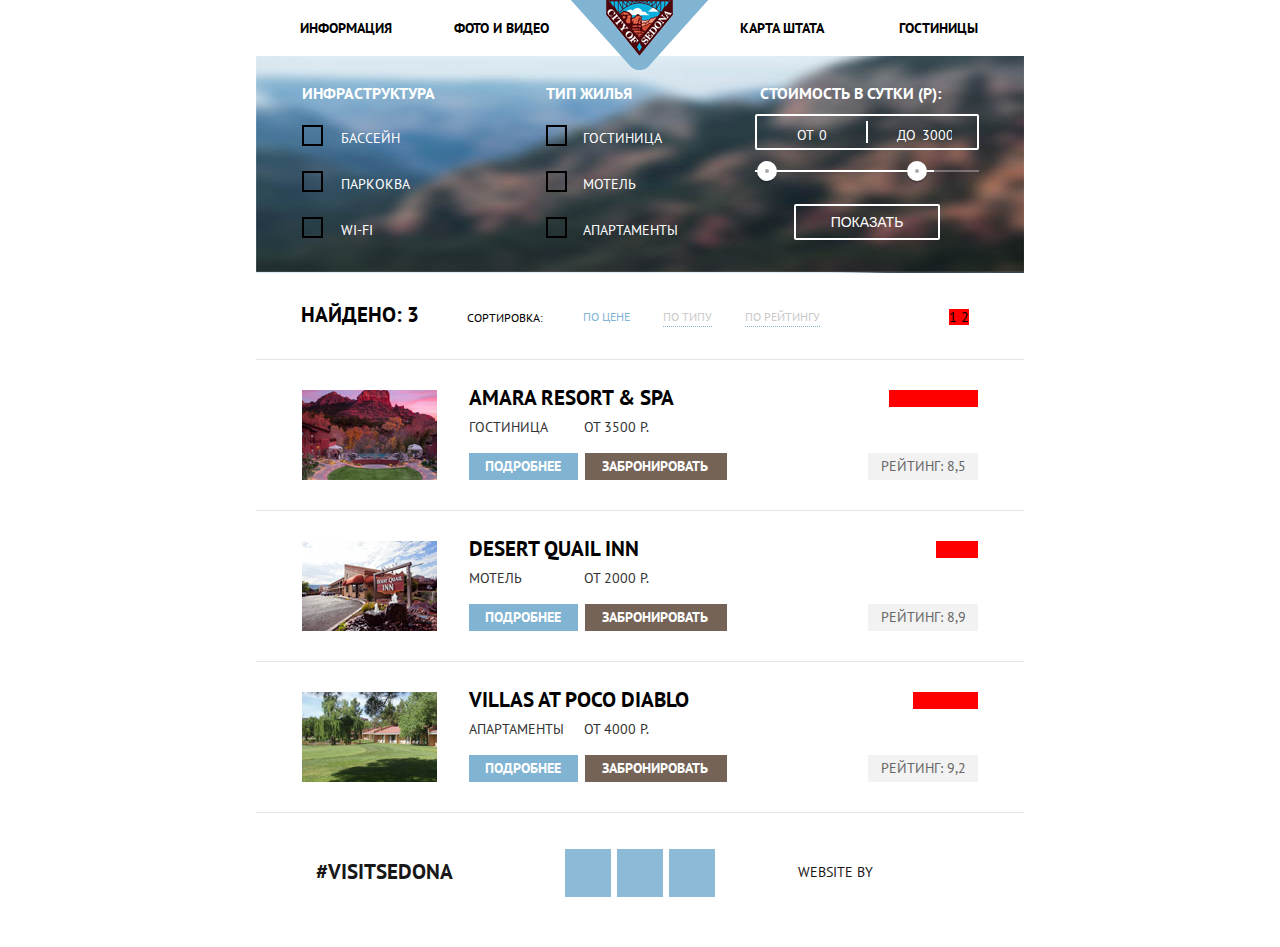
==== catalog.html @ 0129d9da "Немного позиционирования" ====
<!DOCTYPE html>
<html lang="ru">
  <head>
    <meta charset="utf-8">
    <title>Седона</title>
    <link href="css/normalize.css" rel="stylesheet">
    <link href="css/style.css" rel="stylesheet">
    <link href="https://fonts.googleapis.com/css?family=PT+Sans:400,700&amp;subset=cyrillic" rel="stylesheet" type="text/css">
  </head>
                          <!--Хедер-->
  <body>
    <header class="main-header">
            <nav class="main-navigation">
              <ul class="navigation">
                <li class="paragraph">
                  <a href="#">Информация</a>
                </li>
                <li class="paragraph">
                  <a href="#">Фото и видео</a>
                </li>
                <li class="paragraph">
                  <a href="#">Карта штата</a>
                </li>
                <li class="paragraph">
                  <a href="#">Гостиницы</a>
                </li>
              </ul>
              <div class="main-logo">
                <a href="index.html"><img src="img/sedona-logo.png" alt="City-of-Sedona" width="138" height="70"></a>
              </div>
            </nav> 
    </header>  
                          <!--Поиск отелей-->
  <main class="hotels-container">
    <div class="search-hotels">
      <form class="search-hotels-form" action="search-result.html" method="get">
        <fieldset class="infrastructure">
          <legend class="legend-title">инфраструктура</legend>
            <p class="option">
              <input type="checkbox" id="pool" checked>
              <span class="checkbox-indicator"></span>
              <label class="check" for="pool">Бассейн</label>
            </p>
            <p class="option">
              <input type="checkbox" id="parking">
              <span class="checkbox-indicator"></span>
              <label class="check" for="parking">Паркоква</label>
            </p>
            <p class="option">
              <input type="checkbox" id="wi-fi">
              <span class="checkbox-indicator"></span>
              <label class="check" for="wi-fi">Wi-Fi</label>
            </p>
        </fieldset>

        <fieldset class="housing-type">
          <legend class="legend-title">тип жилья</legend>
            <p class="option">
              <input type="checkbox" id="hotel" checked>
              <span class="checkbox-indicator"></span>
              <label class="check" for="hotel">Гостиница</label>
            </p>
            <p class="option">
              <input type="checkbox" id="motel" checked>
              <span class="checkbox-indicator"></span>
              <label class="check" for="motel">Мотель</label>
            </p>
            <p class="option">
              <input type="checkbox" id="apartments" checked>
              <span class="checkbox-indicator"></span>
              <label class="check" for="apartments">Апартаменты</label>
            </p>
        </fieldset>

        <div class="filter-range">
          <div class="filter-range-title">Стоимость в сутки (р):</div>
          <div class="price-controls">
            <label class="min-price">от <input type="text" name="min-price" value="0"></label>
            <label class="max-price">до <input type="text" name="max-price" value="3000"></label>
          </div>
          <div class="range-controls">
            <div class="scale">
              <div class="bar"></div>
            </div>
          <div class="range-toggle range-toggle-min"></div>
          <div class="range-toggle range-toggle-max"></div>
          </div>
          <button class="btn-transparent" type="submit">Показать</button>
        </div>
      </form>
    </div>
                        <!--Сортировка отелей-->

    <div class="sorting">
        <span class="found">Найдено: 3</span>
        <ul class="sort">
              <li class="sort-title">Сортировка:</li> 
              <li class="sort-item active"><a class="sort-button active">По цене</a></li>
              <li class="sort-item"><a class="sort-button">По типу</a></li>
              <li class="sort-item"><a class="sort-button">По рейтингу</a></li>
        </ul>
        <div class="buttons">
              <span class="triangle-up">1</span>
              <span class="triangle-down">2</span>
        </div>
    </div>
                        <!--Найденные отели-->
    <section class="search-results">
        <div class="hotel-description">
          <div class="hotel-intro">
            <div class="hotel-picture">
              <img src="img/amara.jpg" alt="amara" width="135" height="90">
            </div>
            <div class="hotel-info">
              <a class="hotel-name" href="#">AMARA RESORT & SPA</a><br>
                <div class="hotel-top">
                  <span class="hotel-type">Гостиница</span>
                  <span class="hotel-price">От 3500 р.</span>
                </div>
                <div class="hotel-bottom">
                  <a class="more" href="#">Подробнее</a>
                  <a class="reserve" href="#">Забронировать</a>
                </div>
            </div>
            <div class="rating">
              <div class="stars">
                <span class="star4"></span>
                <span class="rating-count">Рейтинг: 8,5</span>
              </div>
            </div>
        </div>      
      </div>

      <div class="hotel-description">
        <div class="hotel-intro">
          <div class="hotel-picture">
            <img src="img/desert.jpg" alt="amara" width="135" height="90">
          </div>
          <div class="hotel-info">
            <a class="hotel-name" href="#">Desert Quail Inn</a><br>
              <div class="hotel-top">
                <span class="hotel-type">Мотель</span>
                <span class="hotel-price">От 2000 р.</span>
              </div>
              <div class="hotel-bottom">
                <a class="more" href="#">Подробнее</a>
                <a class="reserve" href="#">Забронировать</a>
              </div>
          </div>
          <div class="rating">
            <div class="stars">
              <span class="star2"></span>
              <span class="rating-count">Рейтинг: 8,9</span>
            </div>  
          </div>
        </div>
      </div>

      <div class="hotel-description">
        <div class="hotel-intro">
          <div class="hotel-picture">
            <img src="img/villas.jpg" alt="amara" width="135" height="90">
          </div>
          <div class="hotel-info">
            <a class="hotel-name" href="#">Villas at Poco Diablo</a><br>
              <div class="hotel-top">
                <span class="hotel-type">аПАРТАМЕНТЫ</span>
                <span class="hotel-price">От 4000 р.</span>
              </div>
              <div class="hotel-bottom">
                <a class="more" href="#">Подробнее</a>
                <a class="reserve" href="#">Забронировать</a>
              </div>
            </div>
          <div class="rating">
            <div class="stars">
              <span class="star3"></span>
              <span class="rating-count">Рейтинг: 9,2</span>
            </div>
          </div>
        </div>
      </div>  
    </section>

  </main>
                        <!--Подвальчик =)-->
   <footer class="main-footer" id="information">
      <div class="footer-content">
        <div class="hashtag">
          <a class="" href="#"><b>#visitSEDONA</b></a>
        </div>
        <div class="social">
            <a class="social-btn social-btn-tw" href="#"></a>
            <a class="social-btn social-btn-fb" href="#"></a>
            <a class="social-btn social-btn-yt" href="#"></a> 
        </div>
        <div class="designer">
          <span class="copyright">WEBSITE by</span>
          <a class="hta-icon" href="https://htmlacademy.ru/"></a>
        </div>
      </div>
    </footer>

  </body>
</html>
---- css/style.css ----
body {
	width: 768px;
	font-size : 14px;  
	font-family: "Pt Sans";
	font-style: normal;
	font-weight: normal;
	text-transform: uppercase;
	margin: 0 auto;
	padding: 0;
	position: relative;
}
							/* ХЕДЕР!! ЛОГОТИП ТОЖЕ ТУТ!! */ 


.main-navigation {
	width: 680px;
	margin: 0 auto; 
	position: relative;
}
.navigation {
	list-style: none;
	margin: 0;
  	padding: 0;
  	font-size: 0
}

.navigation a{
	text-decoration: none;
	display: block;
	width: 154px;
	color: #000000;
}  
.navigation a:hover {
	color: #81b3d2;
}
.navigation a:active {
	color: #b2b2b2;
}

.paragraph {
	padding: 15px 0px;
	display: inline-block;
  	vertical-align: top;
  	font-size: 14px;
	line-height: 26px;
	font-weight: bold;
	height: 26px;
}

.navigation li:nth-child(2) {
	margin-right: 62px;
}

.navigation li:nth-child(3),
.navigation li:nth-child(4) {
	text-align: right;
}

.main-logo {
	position: absolute;
	top: 0px;
	left:50%;
	transform: translate(-50%);
}

.main-logo a {
	font-size: 0px;
	line-height: 0px;
}


					/* СЛОГАН! И БЛА БЛА БЛА!! */



h1 {
	font-size: 21px;
	line-height: 26px;
	font-family: inherit;
	font-weight: bold;
}

.town {
	margin-top: 52px;
	text-align: center;
	min-height: 156px;
}
.town-title {
	display: block;
	margin-bottom: 34px;
	vertical-align: top;
}

.town-reasons {
	display: block;

	color: #333333;
	font-size: 14px;
	line-height: 26px;

}
           				 /* БЛОКИ ПРИЧИН!! БОЛЬШИЕ ТАКИЕ!! С КАРТИНКАМИ КОТОРЫЕ!!!! */
.main-reason {
	color: #ffffff;
	display: flex;
	height: 256px;
}

.reason {
	background-color: #81b3d2;
	width: 256px;
	height: 256px;
	text-align: center;
}

.reason-picture1 {
	background-color: #81b3d2;
	height: 256px;
	width: 512px;
	background-image: url(../img/reason-1.jpg);
}
.reason-picture2 {
	background-color: #81b3d2;
	height: 256px;
	width: 512px;
	background-image: url(../img/reason-2.jpg);
}
.reason-title {
	padding: 0px 50px;
	display: block;
	font-size: 21px;
	line-height: 21px;
	padding-top: 47px;
	font-weight: bold;
	margin-bottom: 25px;

}

.reason-title-text {
	display: block;
	font-weight: inherit;
	line-height: 21px;
	width: 180px;
	margin: 0 auto;

}

.reason-title-number {
	display: block;
	font-weight: normal;
	line-height: 21px;
	width: 180px;
	margin: 0 auto;
	margin-bottom: 20px;
}




						/* БЛОК ПРИЕМУЩЕСТВА!!! НИШТЯЧКИ!! ЭТО КОТОРЫЕ ЕДА ТАМ НУ И ВСЕ ТАКОЕ!!! */  


.features {
	  	font-size: 0
}

.feature-box {
	display: inline-block;
	max-width: 256px;
	height: 330px;
}

.feature-name {
	padding-top: 160px;
	text-align: center;
	display: block;
	font-size: 21px;
	line-height: 21px;
	font-weight: bold;
	vertical-align: top;
}

.feature-text {
	padding: 10px 45px 0px;
	text-align: center;
	display: block;
	font-size: 14px;
	line-height: 21px;
	color: #333333;
	vertical-align: top;
}

.features div:nth-child(2) .feature-text {
	padding: 10px 49px 0px;
}

						/* БЛОК ПРИЧИН 3 - 5 !!! */

.reason3-5 {
	display: inline-block;
	width: 256px;
	height: 256px;
}


.other-reasons {
	background-color: #eeeeee;
	font-size: 0px;
}

.other-reason-name {
	display: block;
	font-size: 21px;
	line-height: 21px;
	font-weight: bold;
	text-align: center;
	padding: 45px 50px 25px;
	vertical-align: top;
}

.other-reason-number,
.other-reason-text {
	font-weight: normal;
	display: block;
	text-align: center;
	font-size: 14px;
	line-height: 21px;
	color: #333333;
}
.other-reason-number {
	margin-bottom: 20px;
}

.other-reason-text {
	padding: 0px 50px 0px;
	margin-top: 0px;
}	

.other-reasons div:nth-child(2) .other-reason-text {
	padding: 0px 60px 0px;
}

 						/* БЛОК ЗАИНТЕРЕСОВАЛИСЬ */


.interest. {
	height: 290px;
}
.interest-head {
	margin-top: 55px;
	display: block;
	font-size: 30px;
	line-height: 24px;
	font-weight: bold;
	text-align: center;
}

.interest-text {
	display: block;
	font-size: 14px;
	line-height: 24px;
	color: #333333;
	text-align: center;
	margin-bottom: 48px;
	margin-top: 30px;
}

										/* БЛОК ПОИСКА ГОСТИНИЦЫ!!!! */
.holels-search {
	width: 568px;
	height: 86px;
	margin: 0 auto;
	background: #766357;
	text-align: center;
	cursor: pointer;
}

h2 {
	padding-top: 30px;
	font-weight: bold;
	display: block;
	font-size: 21px;
	line-height: 26px;
	font-weight: bold;
	color: #ffffff;

}
h2:hover {
	cursor: pointer;
}

.map {
	height: 593px;
	width: 768px;
}
.search-date {
	height: 473px;
	position: relative;
	font-size: 21px;
	line-height: 26px;
	font-weight: bold;
}

.search-window {
	position: absolute;
	top: 0px;
	left: 100px;
	height: 395px; 
	width: 568px;
	background-color: #ffffff;
	font-size: 14px;
	line-height: 26px;
	font-weight: bold;
}

.search-window-hidden {
  display: none;
  animation: close;
}
.search-window-show {
 	display: block;
	animation: bounce 0.8s;
}

@keyframes bounce {
  0%   {
    transform: translateY(-200px);
    opacity: 0.2;
 }
  70%  {
    transform: translateY(20px);
    opacity: 0.5;
  }
  90%  {
    transform: translateY(-15px);
    opacity: 0.8;
  }
  100% {
    transform: translateY(0);
  }
}

.date-in {
	position: relative;
	margin-top: 55px;
	margin-bottom: 29px;
	margin-left: 56px;
}

.calendar-icon-in {
  content: "";
  position: absolute;
  top: 8px;
  right: 64px;

  width: 21px;
  height: 22px;

  background: #ff0000 url("../img/sprite.png") no-repeat;
}

.date-out {
	position: relative;
	margin-left: 53px;
	margin-bottom: 31px;
}

.calendar-icon-out {
  content: "";
  position: absolute;
  top: 8px;
  right: 64px;

  width: 21px;
  height: 22px;

  background: #ff0000 url("../img/sprite.png") no-repeat;
}

.adults-children {
	position: relative;
	width: 568px;
}
.adults {
	display: inline-block;
	margin-left: 55px;
	margin-right: 47px;
}

.adults-plus {
	content: "";
	position: absolute;
	left: 243px;
	width: 38px;
	cursor: pointer;
	text-align: center;
	padding-top: 5px;
	color: #a9a9a9;
	font-size: 24px;
}

.adults-plus:hover {
	color: #000000;
	cursor: pointer;
}
.adults-plus:active {
	color: #81b3d2;
	cursor: pointer;

}
.adults-minus {
	content: "";
	position: absolute;
	left: 167px;
	top: 4px;
	width: 38px;
	cursor: pointer;
	text-align: center;
	padding-top: 0px;
	color: #a9a9a9;
	font-size: 24px;
}

.adults-minus:hover {
	color: #000000;
	cursor: pointer;
}
.adults-minus:active {
	color: #81b3d2;
	cursor: pointer;

}

.children {
	display: inline-block;
}

.children-plus {
	content: "";
	position: absolute;
	right: 54px;
	width: 38px;
	cursor: pointer;
	text-align: center;
	padding-top: 5px;
	color: #a9a9a9;
	font-size: 24px;
}

.children-plus:hover {
	color: #000000;
	cursor: pointer;
}
.children-plus:active {
	color: #81b3d2;
	cursor: pointer;

}
.children-minus {
	content: "";
	position: absolute;
	right: 129px;
	top: 4px;
	width: 38px;
	cursor: pointer;
	text-align: center;
	padding-top: 0px;
	color: #a9a9a9;
	font-size: 24px;
}

.children-minus:hover {
	color: #000000;
	cursor: pointer;
}
.children-minus:active {
	color: #81b3d2;
	cursor: pointer;

}
.adults input,
.children input {
	padding-left: 35px;
	padding-right: 35px;
	width: 44px;
}

.adults label {
	margin-right: 39px;
}
.children label {
	margin-right: 26px;

}

.date-in label,
.date-out label {
	display: inline-block;
	vertical-align: top;
	margin-right: 20px;
	margin-top: 7px;
}


.search-window input {
	height: 35px;
	border: 0px;
	background-color: #f2f2f2;
	text-indent: 15px;
	font-weight: bold;
}
.find-button {
	color: #ffffff;
	display: inline-block;
	width: 464px;
	height: 58px;
	margin-left: 55px;
	margin-top: 54px;
	border: 0px;
    vertical-align: top;
    text-align: center;
    background-color: #81b3d2;
    cursor: pointer;
}

.find-button:hover {
	background-color: #669ec0;
	cursor: pointer;
}
.find-button:active {
	background-color: #669ec0;
	color: #94b9d2;
}

.search-window input:hover {
	background-color: #ebebeb;
}



.search-window input:focus {
	background-color: #ffffff;
	outline: 2px solid #e5e5e5;
}

.date-in input,
.date-out input {
	width: 346px;

}

.find {
	font-size: 21px;
	line-height: 26px;
	font-weight: bold;
	text-transform: uppercase;
}






						/* ПОДВАЛЬЧИК РОДИМЫЙ!! */

.main-footer {
	margin-bottom: 50px;
	background-color: #ffffff;
	opacity: 90%;
	font-size: 0px;
	vertical-align: top;
}

.hashtag {
	display: inline-block;
	font-size: 21px;
	width: 256px;
	margin-top: 47px;
	text-align: center;
	vertical-align: top;
}

.hashtag a {
	text-decoration: none;
	color: #000000;
}
.hashtag a:hover {
	color: #81b3d2;
}

.social {
	display: inline-block;
	width: 256px;
	vertical-align: top;

}
.social-btn { 
	display: inline-block;
	height: 48px;
	width: 46px;
	background-color: #81b3d2;
	margin: 36px 6px 0px 0px;

}
.social-btn-tw {
	margin-left: 53px;
}

.designer {
	display: inline-block;
	width: 256px;
	font-size: 14px;
	line-height: 26px;
	vertical-align: top;
}
.copyright {
	display: inline-block;
	vertical-align: top;
	font-size: 14px;
	line-height: 26px;
	margin-top: 46px;
	margin-left: 30px;

}
/*
.hta-icon {
	display: inline-block;
	vertical-align: top;
	margin-top: 41px;
	margin-left: 5px;
}
*/ 

 				/* SEDONA HOTELS */ 

body .catalog {

} 				

.hotels-container {

}
				/* ФОРМА ПОИСКА ОТЕЛЕЙ*/

.search-hotels {
	background-image: url(../img/holes-background.jpg);
	background-size: 768px 216px;
	max-height: 217px;
	overflow: hidden;
	color: #ffffff;
	font-size: 14px;
	line-height: 21px;
	font-weight: normal;
}
fieldset {
	border: none;
}

.legend-title {
	font-size: 16px;
	line-height: 21px;
	font-weight: bold;
	margin-bottom: 24px;
}

.infrastructure {
	display: inline-block;
	margin: 27px 100px 0px 0px;
	padding: 0px 0px 0px 46px;
	width: 140px;
	height: 217px;
	vertical-align: top;
}

.check {
	position: relative;
	display: inline-block;	
	vertical-align: top;
	margin-bottom: 25px;
	margin-left: 37px;
	font-size: 14px;
	line-height: 21px;
	font-weight: normal;
	cursor: pointer;
}

.infrastructure .check {
	margin-left: 39px;
}


.option {
	position: relative;
	margin: 0;
}

.option input[type="checkbox"] {
  display: none;
}

.option input[type="checkbox"] + .checkbox-indicator {
  position: absolute;
  top: -3px;
  left: 0;

  width: 17px;
  height: 17px;

  border: 2px solid #000000;
}

.housing-type {
	display: inline-block;
	margin: 27px 0px 0px 0px;
	padding: 0px;
	width: 140px;
	height: 217px;
	vertical-align: top;
}

.filter-range {
	display: inline-block;
	width: 224px;
	margin-top: 27px;
	margin-left: 65px;

	color: #ffffff;
	text-transform: uppercase;
}

.filter-range-title {
	font-size: 16px;
	line-height: 21px;
	font-weight: bold;
	padding-left: 5px;
	padding-bottom: 10px;
}
.price-controls {
	position: relative;
  	height: 32px;
  	margin-bottom: 20px;

 	 font-size: 0;

 	border: 2px solid #ffffff;
  	border-radius: 2px;
}

.price-controls::after {
  content: "";
  position: absolute;
  top: 50%;
  left: 50%;

  width: 2px;
  height: 22px;

  background: #ffffff;
  transform: translate(-50%, -50%);
}

.price-controls label {
 	display: inline-block;

 	font-size: 14px;
 	line-height: 38px;
 	vertical-align: top;

	cursor: pointer;
}

.price-controls .min-price,
.price-controls .max-price {
  width: 60px;
  padding-left: 40px;
}

.price-controls input {
  width: 30px;
  height: 22px;
  margin: 0;

  color: inherit;
  font: inherit;

  background: none;
  border: none;
}

.range-controls {
  position: relative;

  margin-bottom: 32px;
}

.range-controls .scale {
  height: 2px;

  background: rgba(255, 255, 255, 0.3);
}

.range-controls .bar {
  width: 80%;
  height: 2px;

  background: #ffffff;
}

.range-toggle {
	position: absolute;
  	top: -9px;
  	width: 4px;
  	height: 4px;

  	background: #ababab;
  	border: 8px solid #ffffff;
  	border-radius: 50%;
  	box-shadow: 0 2px 1px 0 rgba(0, 1, 1, 0.2);
  	cursor: pointer;
}

.range-toggle:hover {
  background: #1c4f80;
}

.range-toggle-min {
  left: 1%;
}

.range-toggle-max {
  left: 68%;
}

.btn-transparent {
  display: block;
  margin: 0 auto;
  padding: 6px 35px;

  font-size: 14px;
  line-height: 20px;
  color: #ffffff;
  text-transform: uppercase;

  background: transparent;
  border: 2px solid #ffffff;
  border-radius: 2px;
  cursor: pointer;
}

.btn-transparent:hover {
  color: #000000;

  background: #ffffff;
}

				/* СОРТИРОВКА НАЙДЕННЫХ ОТЕЛЕЙ */
.found {
	display: inline-block;
	margin-left: 45px;
	margin-right: 44px;
	margin-top: 29px;
	font-size: 21px;
	line-height: 26px;
	font-weight: bold;

}

.sorting { 
	height: 86px;
}
.sort {
	list-style: none;
	display: inline-block;
	font-size: 12px;
	line-height: 18px;
	font-weight: normal;
	margin: 35px 0px 0px 0px;
	padding: 0;
	vertical-align: top;
}

.sort-title {
	display: inline-block;
	margin-right: 37px;
	vertical-align: middle;

}
.sort-item {
	display: inline-block;
	color: #cacaca;
	margin-right: 30px;
	vertical-align: top;
	border-bottom: 1px dotted #81b3d2;

}
.sort-item:last-child {
	margin-right: 125px;
}

.active {
	border-bottom: none;
	color: #81b3d2;
}

.buttons {
	display: inline-block;
	background-color: #ff0000;
}

				/* РЕЗУЛЬТАТЫ ОТЕЛЕЙ */

.search-results {
	border-top: 1px solid #e5e5e5; 
}

.hotel-description {
	display: inline-block;
	border-bottom: 1px solid #e5e5e5;
	width: 768px;
}

.hotel-intro {
	width: 676px;
	height: 90px;
	margin: 30px auto;
	margin-left: 46px;
}

.hotel-picture {
	display: inline-block;
	vertical-align: top;
	height: 90px;
}

.hotel-info {
	display: inline-block;
	margin-left: 28px;
	width: 270px;
}

.hotel-name {
	display: inline-block;
	margin-top: -3px;
	margin-bottom: 3px;
	text-decoration: none;
	font-size: 21px;
	line-height: 21px;
	font-weight: bold;
	color: #000000;
}

.hotel-top {
	display: inline-block;
	vertical-align: top;
	margin: 0;
	padding: 0px;
	padding-top: 6px;
	padding-bottom: 15px;
	font-size: 14px;
	line-height: 21px;
	color: #333333;
}

.hotel-type {
	display: inline-block;
	width: 111px;
}

.more {
	display: inline-block;
	text-decoration: none;
	width: 93px;
	padding-left: 16px; 
	padding-top: 5px;
	margin-right: 3px;
	height: 22px;
	font-weight: bold;
	background-color: #81b3d2;
	color: #ffffff;

}
.reserve {
	display: inline-block;
	text-decoration: none;
	width: 125px;
	padding-left: 17px; 
	padding-top: 5px;
	height: 22px;
	font-weight: bold;
	background-color: #766357;
	color: #ffffff; 

}

.hotel-bottom {
	display: inline-block;
	vertical-align: top;
}

.rating {
	position: relative;
	display: inline-block;
	vertical-align: top;
	height: 90px;
	margin-left: 125px;
	padding: 0px;
}

.rating-count {
	display: inline-block;
	height: 22px;
	width: 110px;
	background-color: #f2f2f2;
	text-align: center;
	margin-top: 63px;
	padding-top: 5px;
	color: #666666;
}

.star4 {
  content: "";
  position: absolute;
  right: 0px;
  width: 89px;
  height: 17px;

  background-color: #ff0000;

}
.star2 {
  content: "";
  position: absolute;
  right: 0px;
  width: 42px;
  height: 17px;

  background-color: #ff0000;

}
.star3 {
  content: "";
  position: absolute;
  right: 0px;
  width: 65px;
  height: 17px;

  background-color: #ff0000;

}
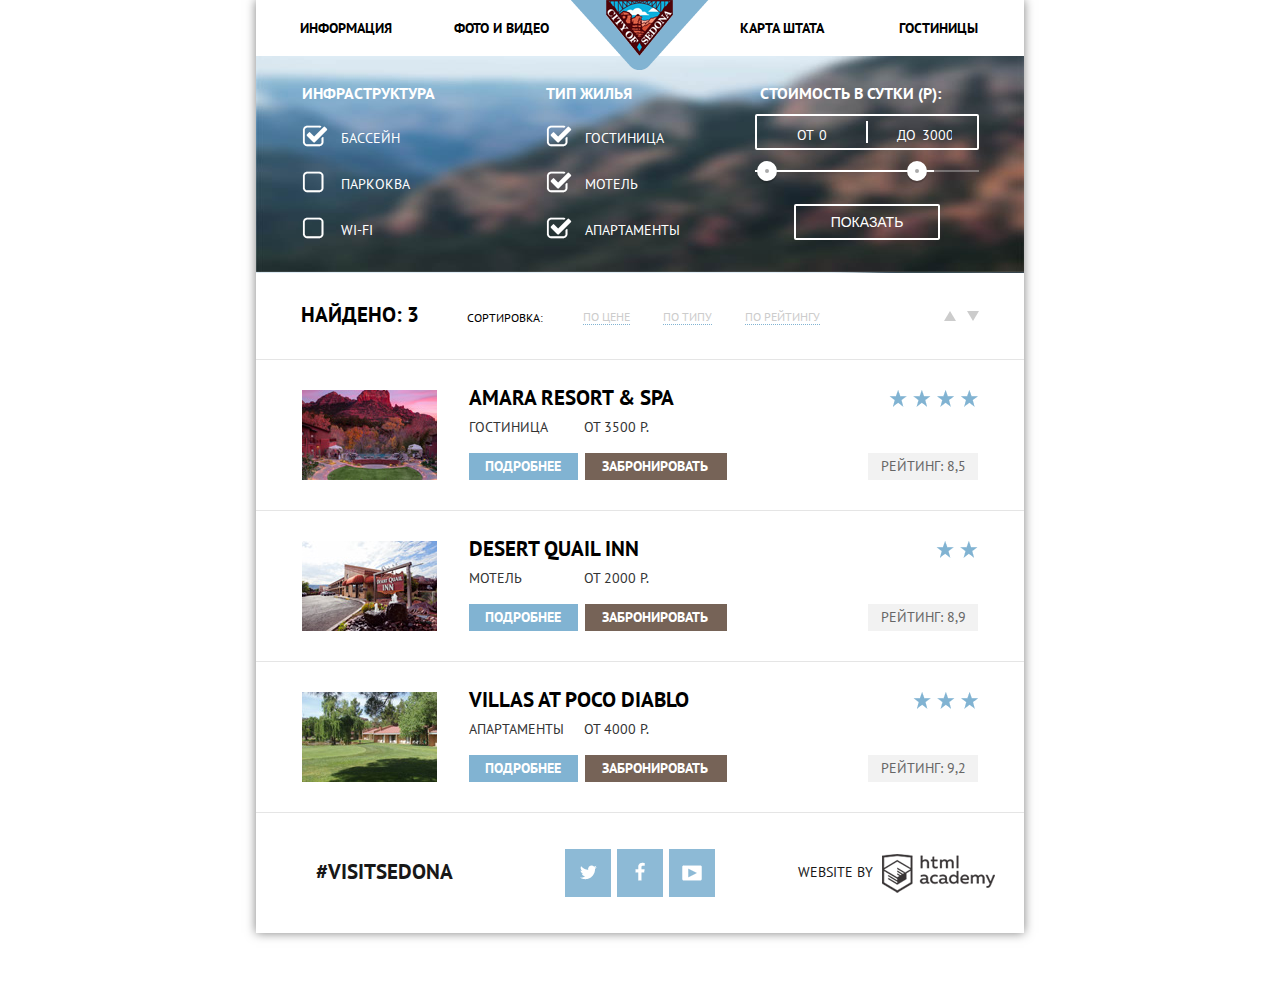
==== commit 26bfec2a: "Практически готово" ====
--- a/catalog.html
+++ b/catalog.html
@@ -95,13 +95,13 @@
         <span class="found">Найдено: 3</span>
         <ul class="sort">
               <li class="sort-title">Сортировка:</li> 
-              <li class="sort-item active"><a class="sort-button active">По цене</a></li>
-              <li class="sort-item"><a class="sort-button">По типу</a></li>
-              <li class="sort-item"><a class="sort-button">По рейтингу</a></li>
+              <li class="sort-item"><a class="sort-button" href="#">По цене</a></li>
+              <li class="sort-item"><a class="sort-button" href="#">По типу</a></li>
+              <li class="sort-item"><a class="sort-button" href="#">По рейтингу</a></li>
         </ul>
-        <div class="buttons">
-              <span class="triangle-up">1</span>
-              <span class="triangle-down">2</span>
+        <div class="arrows">
+              <a class="arrow-up" href="#"></a>
+              <a class="arrow-down" href="#"></a>
         </div>
     </div>
                         <!--Найденные отели-->
--- a/css/style.css
+++ b/css/style.css
@@ -9,6 +9,7 @@
 	margin: 0 auto;
 	padding: 0;
 	position: relative;
+	box-shadow: 0 0 10px rgba(0,0,0,0.5);
 }
 							/* ХЕДЕР!! ЛОГОТИП ТОЖЕ ТУТ!! */ 
 
@@ -171,7 +172,10 @@
 	height: 330px;
 }
 
-.feature-name {
+.feature-name1,
+.feature-name2,
+.feature-name3 {
+	position: relative;
 	padding-top: 160px;
 	text-align: center;
 	display: block;
@@ -180,6 +184,38 @@
 	font-weight: bold;
 	vertical-align: top;
 }
+.feature-name1::before {
+	content: "";
+  	position: absolute;
+  	top: 60px;
+  	left: 90px;
+  	background: transparent url(../img/spritesheet.png) no-repeat;
+    width: 75px;
+    height: 72px;
+    background-position: -10px -370px;
+
+}
+.feature-name2::before {
+	content: "";
+  	position: absolute;
+  	top: 60px;
+  	left: 90px;
+  	background: transparent url(../img/spritesheet.png) no-repeat;
+    width: 75px;
+    height: 72px;
+    background-position: -10px -462px;
+}
+.feature-name3::before {
+	content: "";
+  	position: absolute;
+  	top: 56px;
+  	left: 96px;
+  	background: transparent url(../img/spritesheet.png) no-repeat;
+    width: 75px;
+    height: 78px;
+    background-position: -10px -552px;
+}
+
 
 .feature-text {
 	padding: 10px 45px 0px;
@@ -357,7 +393,16 @@
   width: 21px;
   height: 22px;
 
-  background: #ff0000 url("../img/sprite.png") no-repeat;
+  background: transparent url("../img/spritesheet.png") no-repeat;
+  background-position: -10px -121px;
+}
+.calendar-icon-in:hover {
+	background: transparent url("../img/spritesheet.png") no-repeat;
+  	background-position: -10px -205px;
+}
+.calendar-icon-in:active {
+	background: transparent url("../img/spritesheet.png") no-repeat;
+  	background-position: -10px -163px;
 }
 
 .date-out {
@@ -375,7 +420,16 @@
   width: 21px;
   height: 22px;
 
-  background: #ff0000 url("../img/sprite.png") no-repeat;
+  background: transparent url("../img/spritesheet.png") no-repeat;
+   background-position: -10px -121px;
+}
+.calendar-icon-out:hover {
+	background: transparent url("../img/spritesheet.png") no-repeat;
+  	background-position: -10px -205px;
+}
+.calendar-icon-out:active {
+	background: transparent url("../img/spritesheet.png") no-repeat;
+  	background-position: -10px -163px;
 }
 
 .adults-children {
@@ -571,7 +625,9 @@
 	font-size: 0px;
 	vertical-align: top;
 }
-
+.footer-content {
+	height: 120px;
+}
 .hashtag {
 	display: inline-block;
 	font-size: 21px;
@@ -591,6 +647,7 @@
 
 .social {
 	display: inline-block;
+	position: relative;
 	width: 256px;
 	vertical-align: top;
 
@@ -603,8 +660,44 @@
 	margin: 36px 6px 0px 0px;
 
 }
+.social-btn:hover {
+	background-color: #669ec0;
+}
+.social-btn:active {
+	background-color: #5496bd;
+}
 .social-btn-tw {
-	margin-left: 53px;
+		margin-left: 53px;
+}
+.social-btn-tw::after {
+	content: "";
+	position: absolute;
+	top: 52px;
+	left: 68px;
+	background: transparent url("../img/spritesheet.png") no-repeat;
+	width: 17px;
+    height: 15px;
+    background-position: -10px -909px;
+}
+.social-btn-fb::after {
+	content: "";
+	position: absolute;
+	top: 49px;
+	left: 123px;
+	background: transparent url("../img/spritesheet.png") no-repeat;
+	width: 10px;
+    height: 19px;
+    background-position: -10px -331px;
+}
+.social-btn-yt::after {
+	content: "";
+	position: absolute;
+	top: 52px;
+	left: 170px;
+	background: transparent url("../img/spritesheet.png") no-repeat;
+	width: 20px;
+    height: 16px;
+    background-position: -10px -944px;
 }
 
 .designer {
@@ -623,16 +716,32 @@
 	margin-left: 30px;
 
 }
-/*
+
 .hta-icon {
 	display: inline-block;
 	vertical-align: top;
 	margin-top: 41px;
 	margin-left: 5px;
-}
-*/ 
-
+	background: transparent url("../img/spritesheet.png") no-repeat;
+	width: 113px;
+    height: 39px;
+    background-position: -10px -648px;
+}
+.hta-icon:hover {
+	background: transparent url("../img/spritesheet.png") no-repeat;
+	width: 113px;
+    height: 39px;
+    background-position: -10px -766px;
+}
+.hta-icon:active {
+	background: transparent url("../img/spritesheet.png") no-repeat;
+	width: 113px;
+    height: 39px;
+    background-position: -10px -708px;
+}
  				/* SEDONA HOTELS */ 
+
+
 
 body .catalog {
 
@@ -676,9 +785,12 @@
 .check {
 	position: relative;
 	display: inline-block;	
+	width: 81px;
+	text-align: left;
 	vertical-align: top;
 	margin-bottom: 25px;
-	margin-left: 37px;
+	padding-left: 39px;
+	/*margin-left: 37px;*/
 	font-size: 14px;
 	line-height: 21px;
 	font-weight: normal;
@@ -686,7 +798,7 @@
 }
 
 .infrastructure .check {
-	margin-left: 39px;
+	/*margin-left: 39px;*/
 }
 
 
@@ -700,15 +812,25 @@
 }
 
 .option input[type="checkbox"] + .checkbox-indicator {
-  position: absolute;
-  top: -3px;
-  left: 0;
-
-  width: 17px;
-  height: 17px;
-
-  border: 2px solid #000000;
-}
+ 	position: absolute;
+ 	top: -3px;
+ 	left: 0;
+  	background: transparent url("../img/spritesheet.png") no-repeat;
+    width: 22px;
+    height: 22px;
+    background-position: -10px -825px;
+}
+
+.option input[type="checkbox"]:checked + .checkbox-indicator {
+ 	position: absolute;
+ 	top: -3px;
+ 	left: 0;
+  	background: transparent url("../img/spritesheet.png") no-repeat;
+    width: 26px;
+    height: 22px;
+    background-position: -10px -289px;
+}
+
 
 .housing-type {
 	display: inline-block;
@@ -891,22 +1013,81 @@
 	color: #cacaca;
 	margin-right: 30px;
 	vertical-align: top;
-	border-bottom: 1px dotted #81b3d2;
+	
 
 }
 .sort-item:last-child {
 	margin-right: 125px;
 }
+
+.sort-button {
+	border-bottom: 1px dotted #81b3d2;
+	cursor: pointer;
+	text-decoration: none;
+	color: #cccccc;
+}
+
+.sort-button:hover   {
+	border-bottom: 1px dotted #81b3d2;
+	color: #81b3d2;
+}
+
+
+.sort-button:focus   {
+	color: #81b3d2;
+	border: none;
+}
+
 
 .active {
 	border-bottom: none;
 	color: #81b3d2;
 }
 
-.buttons {
-	display: inline-block;
-	background-color: #ff0000;
-}
+.arrows {
+	display: inline-block;
+	position: relative;
+}
+.arrow-up {
+	content: ''; 
+    position: absolute;
+    cursor: pointer;
+	left: -5px; 
+	bottom: 1px; 
+    border: 6px solid transparent; 
+    border-bottom: 10px solid #cccccc; 
+}
+.arrow-up:hover {
+	border-bottom: 10px solid #000000; 
+}
+.arrow-up:active   {
+	border-bottom: 10px solid #81b3d2; 
+}
+.arrow-up:focus   {
+	border-bottom: 10px solid #81b3d2; 
+} 
+
+.arrow-down	 {
+	content: ''; 
+    position: absolute;
+    cursor: pointer;
+	left: 18px; 
+	top: -11px; 
+    border: 6px solid transparent;
+    border-top: 10px solid #cccccc; 
+}
+.arrow-down:hover {
+	border-top: 10px solid #000000; 
+}
+.arrow-down:active   {
+	border-top: 10px solid #81b3d2; 
+}
+.arrow-down:focus   {
+	border-top: 10px solid #81b3d2; 
+} 
+
+
+
 
 				/* РЕЗУЛЬТАТЫ ОТЕЛЕЙ */
 
@@ -941,6 +1122,7 @@
 
 .hotel-name {
 	display: inline-block;
+	cursor: pointer;
 	margin-top: -3px;
 	margin-bottom: 3px;
 	text-decoration: none;
@@ -948,6 +1130,12 @@
 	line-height: 21px;
 	font-weight: bold;
 	color: #000000;
+}
+.hotel-name:hover {
+	color: #81b3d2;
+}
+.hotel-name:active {
+	color: #cacaca;
 }
 
 .hotel-top {
@@ -980,6 +1168,15 @@
 	color: #ffffff;
 
 }
+.more:hover {
+	background-color: #669ec0;
+
+}
+.more:active {
+	background-color: #5496bd;
+	color: #94b9d2;
+
+}
 .reserve {
 	display: inline-block;
 	text-decoration: none;
@@ -992,6 +1189,14 @@
 	color: #ffffff; 
 
 }
+.reserve:hover {
+	background-color: #604e43;
+
+}
+.reserve:active {
+	background-color: #604e43;
+	color: #94b9d2;
+}
 
 .hotel-bottom {
 	display: inline-block;
@@ -1019,14 +1224,14 @@
 }
 
 .star4 {
-  content: "";
-  position: absolute;
-  right: 0px;
-  width: 89px;
-  height: 17px;
-
-  background-color: #ff0000;
-
+	content: "";
+	position: absolute;
+	right: 0px;
+	width: 89px;
+	height: 17px;
+	
+	background: transparent url("../img/spritesheet.png") no-repeat;
+	background-position: -10px -84px;
 }
 .star2 {
   content: "";
@@ -1035,7 +1240,8 @@
   width: 42px;
   height: 17px;
 
-  background-color: #ff0000;
+  background: transparent url("../img/spritesheet.png") no-repeat;
+	background-position: -10px -10px;
 
 }
 .star3 {
@@ -1045,6 +1251,7 @@
   width: 65px;
   height: 17px;
 
-  background-color: #ff0000;
+  background: transparent url("../img/spritesheet.png") no-repeat;
+	background-position: -10px -47px;
 
 }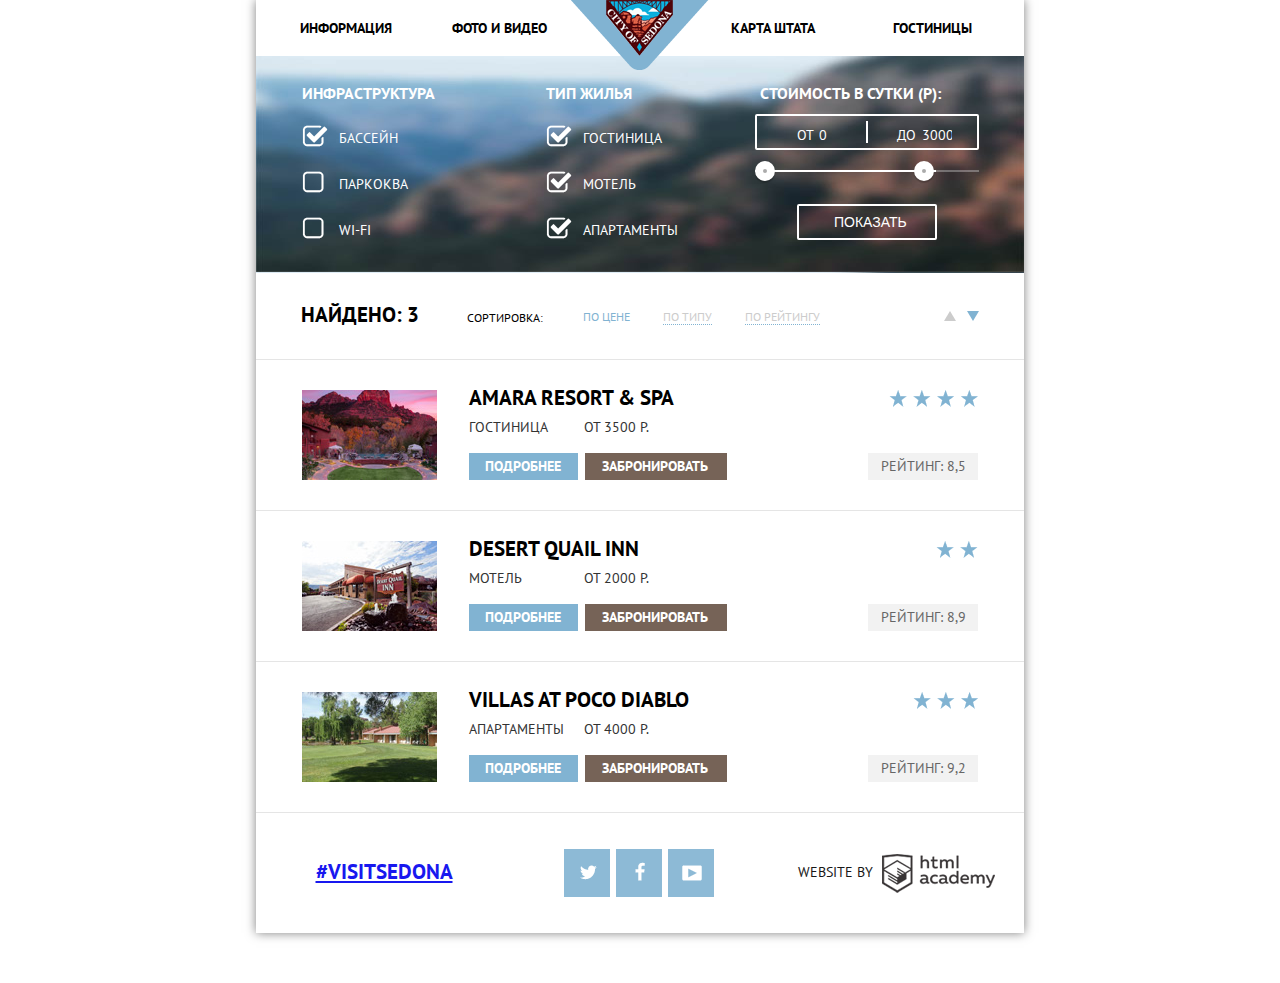
==== commit 8df6ed16: "Финал" ====
--- a/catalog.html
+++ b/catalog.html
@@ -95,19 +95,18 @@
         <span class="found">Найдено: 3</span>
         <ul class="sort">
               <li class="sort-title">Сортировка:</li> 
-              <li class="sort-item"><a class="sort-button" href="#">По цене</a></li>
+              <li class="sort-item"><a class="sort-button sort-button-active" href="#">По цене</a></li>
               <li class="sort-item"><a class="sort-button" href="#">По типу</a></li>
               <li class="sort-item"><a class="sort-button" href="#">По рейтингу</a></li>
         </ul>
         <div class="arrows">
               <a class="arrow-up" href="#"></a>
-              <a class="arrow-down" href="#"></a>
+              <a class="arrow-down arrow-down-active" href="#"></a>
         </div>
     </div>
                         <!--Найденные отели-->
     <section class="search-results">
         <div class="hotel-description">
-          <div class="hotel-intro">
             <div class="hotel-picture">
               <img src="img/amara.jpg" alt="amara" width="135" height="90">
             </div>
@@ -128,11 +127,9 @@
                 <span class="rating-count">Рейтинг: 8,5</span>
               </div>
             </div>
-        </div>      
       </div>
 
       <div class="hotel-description">
-        <div class="hotel-intro">
           <div class="hotel-picture">
             <img src="img/desert.jpg" alt="amara" width="135" height="90">
           </div>
@@ -153,11 +150,9 @@
               <span class="rating-count">Рейтинг: 8,9</span>
             </div>  
           </div>
-        </div>
       </div>
 
       <div class="hotel-description">
-        <div class="hotel-intro">
           <div class="hotel-picture">
             <img src="img/villas.jpg" alt="amara" width="135" height="90">
           </div>
@@ -177,7 +172,6 @@
               <span class="star3"></span>
               <span class="rating-count">Рейтинг: 9,2</span>
             </div>
-          </div>
         </div>
       </div>  
     </section>
--- a/css/style.css
+++ b/css/style.css
@@ -2,7 +2,7 @@
 body {
 	width: 768px;
 	font-size : 14px;  
-	font-family: "Pt Sans";
+	font-family: "Pt Sans", "Arial", sans-serif;
 	font-style: normal;
 	font-weight: normal;
 	text-transform: uppercase;
@@ -29,7 +29,7 @@
 .navigation a{
 	text-decoration: none;
 	display: block;
-	width: 154px;
+
 	color: #000000;
 }  
 .navigation a:hover {
@@ -48,10 +48,18 @@
 	font-weight: bold;
 	height: 26px;
 }
-
+.navigation li:nth-child(1) {
+	margin-right: 60px;
+}
 .navigation li:nth-child(2) {
-	margin-right: 62px;
-}
+	margin-right: 184px;
+}
+.navigation li:nth-child(3) {
+	margin-right: 78px;
+}
+
+
+
 
 .navigation li:nth-child(3),
 .navigation li:nth-child(4) {
@@ -63,6 +71,7 @@
 	top: 0px;
 	left:50%;
 	transform: translate(-50%);
+	z-index: 1;
 }
 
 .main-logo a {
@@ -81,6 +90,13 @@
 	font-family: inherit;
 	font-weight: bold;
 }
+.big-image {
+	position: relative;
+}
+.intro-image-bottom {
+	position: absolute;
+	bottom: 1px;
+}
 
 .town {
 	margin-top: 52px;
@@ -89,13 +105,13 @@
 }
 .town-title {
 	display: block;
-	margin-bottom: 34px;
+	margin-bottom: 30px;
 	vertical-align: top;
 }
 
 .town-reasons {
 	display: block;
-
+margin: 0;
 	color: #333333;
 	font-size: 14px;
 	line-height: 26px;
@@ -172,9 +188,7 @@
 	height: 330px;
 }
 
-.feature-name1,
-.feature-name2,
-.feature-name3 {
+.feature-name {
 	position: relative;
 	padding-top: 160px;
 	text-align: center;
@@ -184,7 +198,7 @@
 	font-weight: bold;
 	vertical-align: top;
 }
-.feature-name1::before {
+.feature-name::before {
 	content: "";
   	position: absolute;
   	top: 60px;
@@ -195,27 +209,13 @@
     background-position: -10px -370px;
 
 }
-.feature-name2::before {
-	content: "";
-  	position: absolute;
-  	top: 60px;
-  	left: 90px;
-  	background: transparent url(../img/spritesheet.png) no-repeat;
-    width: 75px;
-    height: 72px;
-    background-position: -10px -462px;
-}
-.feature-name3::before {
-	content: "";
-  	position: absolute;
-  	top: 56px;
-  	left: 96px;
-  	background: transparent url(../img/spritesheet.png) no-repeat;
-    width: 75px;
-    height: 78px;
-    background-position: -10px -552px;
-}
-
+.feature-name-food::before {
+	background-position: -10px -462px;
+}
+.feature-name-gift::before {
+	height: 77px;
+	background-position: -10px -552px;
+}
 
 .feature-text {
 	padding: 10px 45px 0px;
@@ -233,7 +233,7 @@
 
 						/* БЛОК ПРИЧИН 3 - 5 !!! */
 
-.reason3-5 {
+.other-reasons-block {
 	display: inline-block;
 	width: 256px;
 	height: 256px;
@@ -277,11 +277,9 @@
 	padding: 0px 60px 0px;
 }
 
- 						/* БЛОК ЗАИНТЕРЕСОВАЛИСЬ */
-
-
-.interest. {
-	height: 290px;
+						/* БЛОК ЗАИНТЕРЕСОВАЛИСЬ */
+.interest {
+	height: 235px;
 }
 .interest-head {
 	margin-top: 55px;
@@ -303,15 +301,6 @@
 }
 
 										/* БЛОК ПОИСКА ГОСТИНИЦЫ!!!! */
-.holels-search {
-	width: 568px;
-	height: 86px;
-	margin: 0 auto;
-	background: #766357;
-	text-align: center;
-	cursor: pointer;
-}
-
 h2 {
 	padding-top: 30px;
 	font-weight: bold;
@@ -320,6 +309,12 @@
 	line-height: 26px;
 	font-weight: bold;
 	color: #ffffff;
+	width: 568px;
+	height: 56px;
+	margin: 0 auto;
+	background: #766357;
+	text-align: center;
+	cursor: pointer;
 
 }
 h2:hover {
@@ -348,15 +343,12 @@
 	font-size: 14px;
 	line-height: 26px;
 	font-weight: bold;
+	animation: bounce 0.8s;
 }
 
 .search-window-hidden {
   display: none;
-  animation: close;
-}
-.search-window-show {
- 	display: block;
-	animation: bounce 0.8s;
+
 }
 
 @keyframes bounce {
@@ -377,6 +369,10 @@
   }
 }
 
+iframe {
+	background-image: url(../img/map.jpg);
+}
+
 .date-in {
 	position: relative;
 	margin-top: 55px;
@@ -570,12 +566,16 @@
 	width: 464px;
 	height: 58px;
 	margin-left: 55px;
-	margin-top: 54px;
+	margin-top: 58px;
 	border: 0px;
     vertical-align: top;
     text-align: center;
     background-color: #81b3d2;
     cursor: pointer;
+    font-size: 21px;
+	line-height: 26px;
+	font-weight: bold;
+	text-transform: uppercase;
 }
 
 .find-button:hover {
@@ -604,12 +604,6 @@
 
 }
 
-.find {
-	font-size: 21px;
-	line-height: 26px;
-	font-weight: bold;
-	text-transform: uppercase;
-}
 
 
 
@@ -620,33 +614,38 @@
 
 .main-footer {
 	margin-bottom: 50px;
-	background-color: #ffffff;
+	background-color: rgba(255, 255, 255, 0.9);
 	opacity: 90%;
 	font-size: 0px;
 	vertical-align: top;
-}
-.footer-content {
 	height: 120px;
 }
+.index-footer {
+	position: absolute;
+	bottom: -170px;
+	box-shadow: 0 2px 10px 0 rgba(0,0,0,0.5);
+}
+
 .hashtag {
 	display: inline-block;
+	color: #000000;
+	text-decoration: none;
 	font-size: 21px;
 	width: 256px;
 	margin-top: 47px;
-	text-align: center;
-	vertical-align: top;
-}
-
-.hashtag a {
-	text-decoration: none;
-	color: #000000;
-}
-.hashtag a:hover {
+	font-weight: bold;
+	text-align: center;
+	vertical-align: top;
+}
+
+
+.hashtag:hover {
 	color: #81b3d2;
 }
 
 .social {
 	display: inline-block;
+	opacity: 1;
 	position: relative;
 	width: 256px;
 	vertical-align: top;
@@ -656,7 +655,7 @@
 	display: inline-block;
 	height: 48px;
 	width: 46px;
-	background-color: #81b3d2;
+	background-color: rgba(129, 179, 210, 1);
 	margin: 36px 6px 0px 0px;
 
 }
@@ -667,7 +666,7 @@
 	background-color: #5496bd;
 }
 .social-btn-tw {
-		margin-left: 53px;
+		margin-left: 52px;
 }
 .social-btn-tw::after {
 	content: "";
@@ -737,7 +736,7 @@
 	background: transparent url("../img/spritesheet.png") no-repeat;
 	width: 113px;
     height: 39px;
-    background-position: -10px -708px;
+    background-position: -10px -707px;
 }
  				/* SEDONA HOTELS */ 
 
@@ -789,8 +788,7 @@
 	text-align: left;
 	vertical-align: top;
 	margin-bottom: 25px;
-	padding-left: 39px;
-	/*margin-left: 37px;*/
+	padding-left: 37px;
 	font-size: 14px;
 	line-height: 21px;
 	font-weight: normal;
@@ -798,7 +796,7 @@
 }
 
 .infrastructure .check {
-	/*margin-left: 39px;*/
+
 }
 
 
@@ -827,8 +825,18 @@
  	left: 0;
   	background: transparent url("../img/spritesheet.png") no-repeat;
     width: 26px;
-    height: 22px;
+    height: 24px;
     background-position: -10px -289px;
+}
+
+option input[type="checkbox"]:disabled + .checkbox-indicator {
+ 	position: absolute;
+ 	top: -3px;
+ 	left: 0;
+  	background: transparent url("../img/spritesheet.png") no-repeat;
+    width: 26px;
+    height: 24px;
+    background-position: -10px -247px;
 }
 
 
@@ -923,7 +931,7 @@
 }
 
 .range-controls .bar {
-  width: 80%;
+  width: 81%;
   height: 2px;
 
   background: #ffffff;
@@ -946,16 +954,14 @@
   background: #1c4f80;
 }
 
-.range-toggle-min {
-  left: 1%;
-}
 
 .range-toggle-max {
-  left: 68%;
+  left: 71%;
 }
 
 .btn-transparent {
   display: block;
+  width: 140px;
   margin: 0 auto;
   padding: 6px 35px;
 
@@ -1039,7 +1045,7 @@
 }
 
 
-.active {
+.sort-button-active {
 	border-bottom: none;
 	color: #81b3d2;
 }
@@ -1086,6 +1092,10 @@
 	border-top: 10px solid #81b3d2; 
 } 
 
+.arrow-down-active {
+	border-top: 10px solid #81b3d2;
+}
+
 
 
 
@@ -1099,14 +1109,11 @@
 	display: inline-block;
 	border-bottom: 1px solid #e5e5e5;
 	width: 768px;
-}
-
-.hotel-intro {
-	width: 676px;
-	height: 90px;
-	margin: 30px auto;
-	margin-left: 46px;
-}
+	padding: 30px 0px 30px 46px;
+	box-sizing: border-box;
+}
+
+
 
 .hotel-picture {
 	display: inline-block;
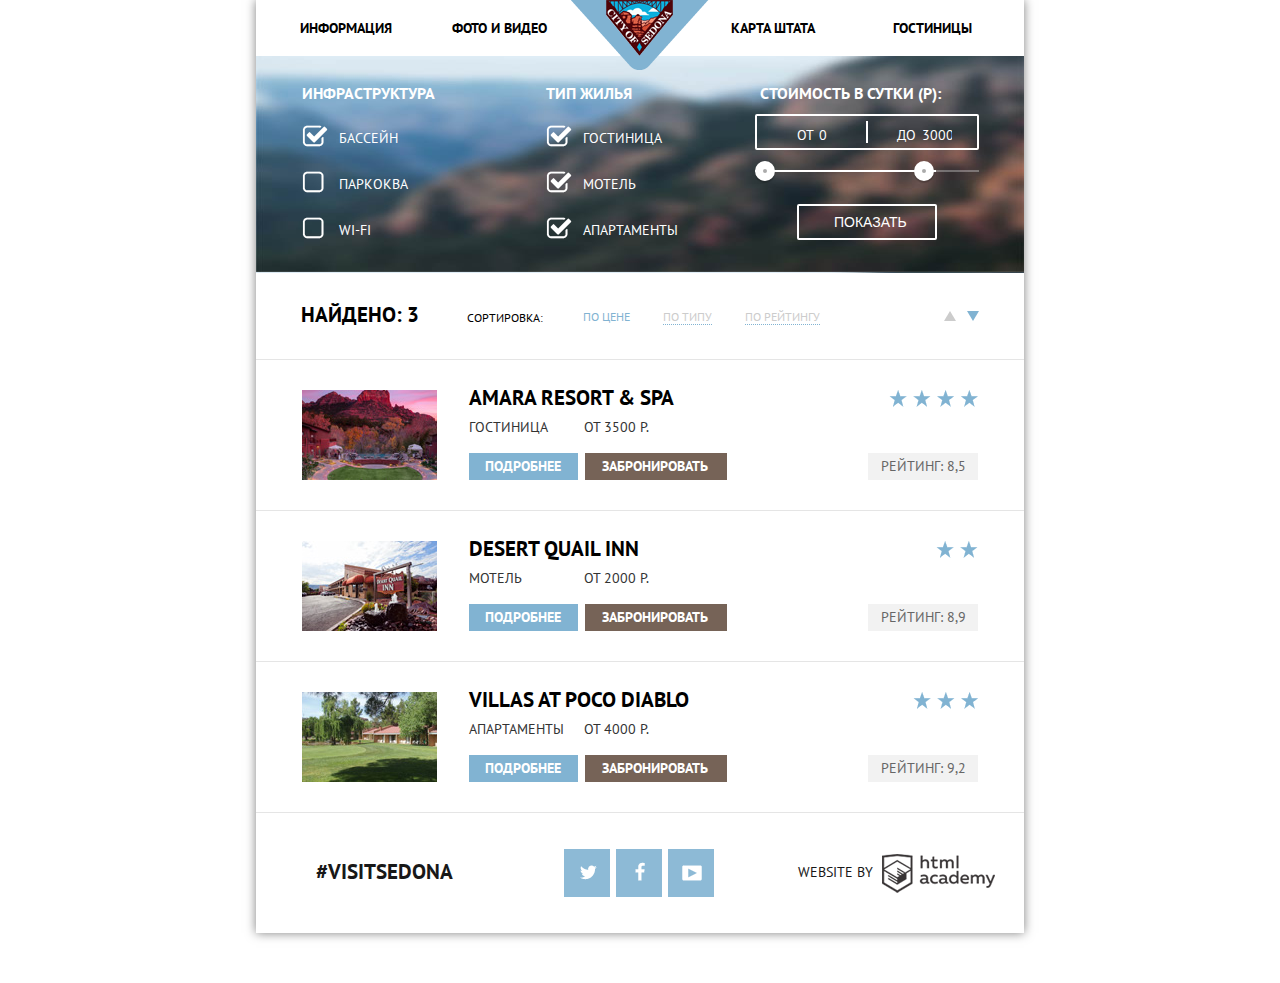
==== commit abb0f6e9: "Финалка косяки" ====
--- a/catalog.html
+++ b/catalog.html
@@ -178,11 +178,8 @@
 
   </main>
                         <!--Подвальчик =)-->
-   <footer class="main-footer" id="information">
-      <div class="footer-content">
-        <div class="hashtag">
-          <a class="" href="#"><b>#visitSEDONA</b></a>
-        </div>
+    <footer class="main-footer" id="information">
+      <a class="hashtag" href="#">#visitSEDONA</a>
         <div class="social">
             <a class="social-btn social-btn-tw" href="#"></a>
             <a class="social-btn social-btn-fb" href="#"></a>
@@ -190,9 +187,8 @@
         </div>
         <div class="designer">
           <span class="copyright">WEBSITE by</span>
-          <a class="hta-icon" href="https://htmlacademy.ru/"></a>
+          <a class="hta-icon" href="https://htmlacademy.ru/"></a> 
         </div>
-      </div>
     </footer>
 
   </body>
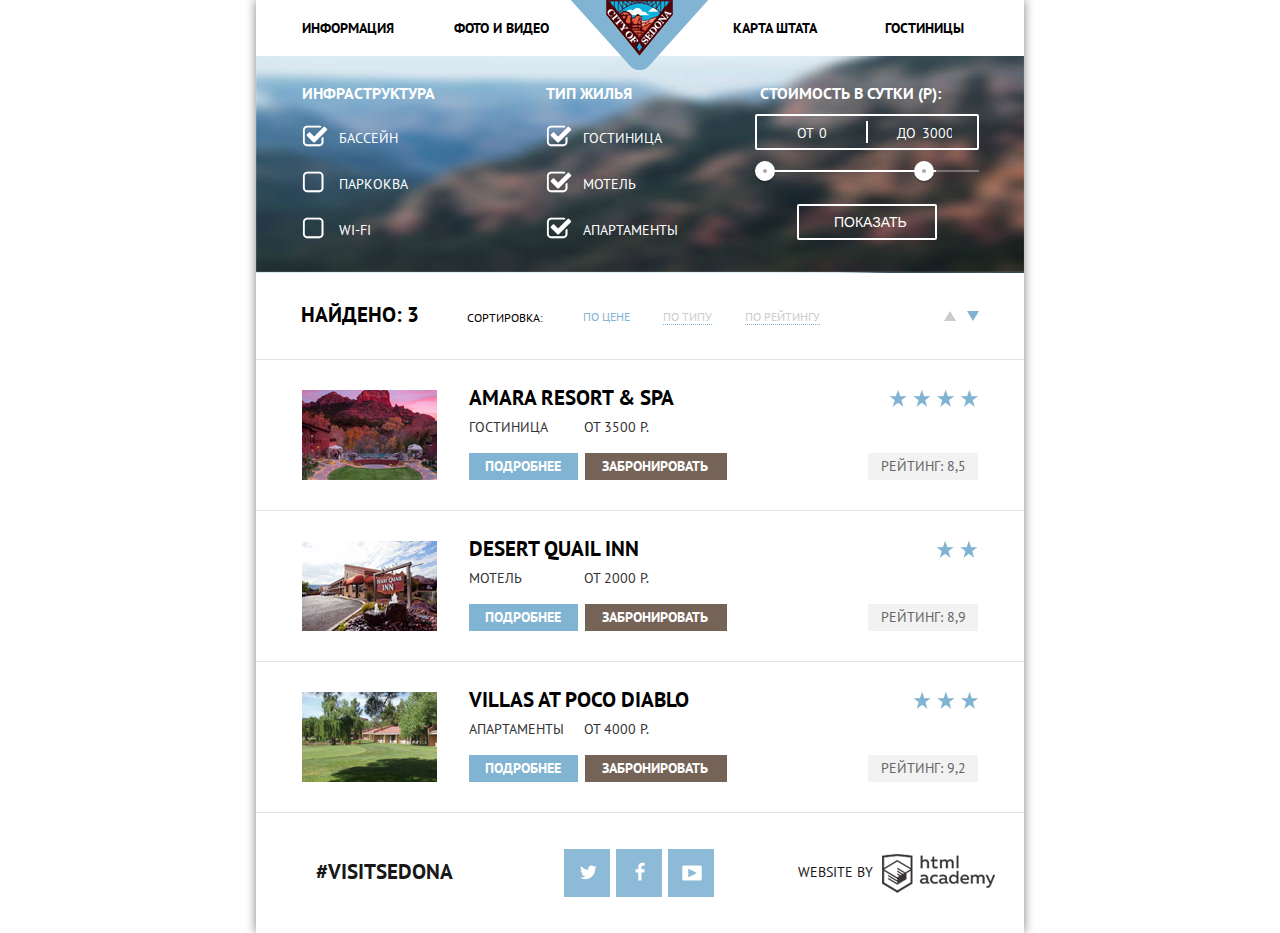
==== commit c8d97d96: "Финалка" ====
--- a/catalog.html
+++ b/catalog.html
@@ -3,9 +3,9 @@
   <head>
     <meta charset="utf-8">
     <title>Седона</title>
+    <link href="https://fonts.googleapis.com/css?family=PT+Sans:400,700&amp;subset=cyrillic" rel="stylesheet" type="text/css">
     <link href="css/normalize.css" rel="stylesheet">
-    <link href="css/style.css" rel="stylesheet">
-    <link href="https://fonts.googleapis.com/css?family=PT+Sans:400,700&amp;subset=cyrillic" rel="stylesheet" type="text/css">
+    <link href="css/style.min.css" rel="stylesheet">
   </head>
                           <!--Хедер-->
   <body>
--- a/css/style.min.css
+++ b/css/style.min.css
@@ -0,0 +1 @@
+.main-navigation,body{margin:0 auto;position:relative}h2,h2:hover{cursor:pointer}.hashtag,.hotel-name,.navigation a,.sort-button{text-decoration:none}.btn-transparent,.filter-range,.find-button,body{text-transform:uppercase}body{width:768px;font-size:14px;font-family:"Pt Sans",Arial,sans-serif;font-style:normal;font-weight:400;padding:0;box-shadow:0 0 10px rgba(0,0,0,.5)}.paragraph,.reason-title,h1{font-weight:700}.main-navigation{padding-left:46px}.navigation{list-style:none;margin:0;padding:0;font-size:0}.navigation a{display:block;color:#000}.navigation a:hover{color:#81b3d2}.navigation a:active{color:#b2b2b2}.paragraph{margin:15px 0;display:inline-block;vertical-align:top;font-size:14px;line-height:26px;height:26px;box-sizing:border-box}.navigation li:nth-child(1){margin-right:60px}.navigation li:nth-child(2){margin-right:184px}.navigation li:nth-child(3){margin-right:68px}.navigation li:nth-child(3),.navigation li:nth-child(4){text-align:right}.reason,.town{text-align:center}.main-logo{position:absolute;top:0;left:50%;transform:translate(-50%);z-index:1}.main-logo a{font-size:0;line-height:0}.town-reasons,h1{line-height:26px}h1{font-size:21px;font-family:inherit}.big-image{position:relative}.intro-image-bottom{position:absolute;bottom:1px}.town{margin-top:52px;min-height:156px}.town-title{display:block;margin-bottom:30px;vertical-align:top}.town-reasons{display:block;margin:0;color:#333;font-size:14px}.main-reason{color:#fff;display:flex;height:256px}.reason{background-color:#81b3d2;width:256px;height:256px}.reason-picture1,.reason-picture2{background-color:#81b3d2;height:256px;width:512px}.reason-picture1{background-image:url(../img/reason-1.jpg)}.reason-picture2{background-image:url(../img/reason-2.jpg)}.reason-title-number,.reason-title-text{display:block;line-height:21px;width:180px}.reason-title{padding:47px 50px 0;display:block;font-size:21px;line-height:21px;margin-bottom:25px}.reason-title-text{font-weight:inherit;margin:0 auto}.reason-title-number{font-weight:400;margin:0 auto 20px}.features{font-size:0}.feature-box{display:inline-block;max-width:256px;height:330px}.feature-name,.feature-text{display:block;text-align:center;line-height:21px;vertical-align:top}.feature-name{position:relative;padding-top:160px;font-size:21px;font-weight:700}.feature-name::before{content:"";position:absolute;top:60px;left:90px;background:url(../img/spritesheet.png) -10px -370px no-repeat;width:75px;height:72px}.feature-name-food::before{background-position:-10px -462px}.feature-name-gift::before{height:77px;background-position:-10px -552px}.feature-text{padding:10px 45px 0;font-size:14px;color:#333}.features div:nth-child(2) .feature-text{padding:10px 49px 0}.other-reasons-block{display:inline-block;width:256px;height:256px}.other-reasons{background-color:#eee;font-size:0}.other-reason-name{display:block;font-size:21px;line-height:21px;font-weight:700;text-align:center;padding:45px 50px 25px;vertical-align:top}.other-reason-number,.other-reason-text{font-weight:400;display:block;text-align:center;font-size:14px;line-height:21px;color:#333}.interest-head,.interest-text{line-height:24px;display:block;text-align:center}.other-reason-number{margin-bottom:20px}.other-reason-text{padding:0 50px;margin-top:0}.other-reasons div:nth-child(2) .other-reason-text{padding:0 60px}.interest{height:235px}.interest-head{margin-top:55px;font-size:30px;font-weight:700}.interest-text{font-size:14px;color:#333;margin-bottom:48px;margin-top:30px}.search-date,h2{font-size:21px;font-weight:700}.copyright,.designer,.find-button,.search-date,.search-window,h2{line-height:26px}h2{padding-top:30px;display:block;color:#fff;width:568px;height:56px;margin:0 auto;background:#766357;text-align:center}.map{height:593px;width:768px}.search-date{height:473px;position:relative}.search-window{position:absolute;top:0;left:100px;height:395px;width:568px;background-color:#fff;font-size:14px;font-weight:700;animation:bounce .8s}.calendar-icon-in,.calendar-icon-out{content:"";top:8px;right:64px;width:21px;height:22px}.search-window-hidden{display:none}@keyframes bounce{0%{transform:translateY(-200px);opacity:.2}70%{transform:translateY(20px);opacity:.5}90%{transform:translateY(-15px);opacity:.8}100%{transform:translateY(0)}}iframe{background-image:url(../img/map.jpg)}.date-in{position:relative;margin-top:55px;margin-bottom:29px;margin-left:56px}.calendar-icon-in{position:absolute;background:url(../img/spritesheet.png) -10px -121px no-repeat}.calendar-icon-in:hover{background:url(../img/spritesheet.png) -10px -205px no-repeat}.calendar-icon-in:active{background:url(../img/spritesheet.png) -10px -163px no-repeat}.date-out{position:relative;margin-left:53px;margin-bottom:31px}.adults,.find-button{display:inline-block;margin-left:55px}.calendar-icon-out{position:absolute;background:url(../img/spritesheet.png) -10px -121px no-repeat}.calendar-icon-out:hover{background:url(../img/spritesheet.png) -10px -205px no-repeat}.calendar-icon-out:active{background:url(../img/spritesheet.png) -10px -163px no-repeat}.adults-children{position:relative;width:568px}.adults-minus,.adults-plus,.children-minus,.children-plus{content:"";width:38px;font-size:24px;position:absolute;text-align:center;cursor:pointer}.adults{margin-right:47px}.adults-plus{left:243px;padding-top:5px;color:#a9a9a9}.adults-plus:hover{color:#000;cursor:pointer}.adults-plus:active{color:#81b3d2;cursor:pointer}.adults-minus{left:167px;top:4px;padding-top:0;color:#a9a9a9}.adults-minus:hover{color:#000;cursor:pointer}.adults-minus:active{color:#81b3d2;cursor:pointer}.children{display:inline-block}.children-plus{right:54px;padding-top:5px;color:#a9a9a9}.children-plus:hover{color:#000;cursor:pointer}.children-plus:active{color:#81b3d2;cursor:pointer}.children-minus{right:129px;top:4px;padding-top:0;color:#a9a9a9}.children-minus:hover{color:#000;cursor:pointer}.children-minus:active{color:#81b3d2;cursor:pointer}.adults input,.children input{padding-left:35px;padding-right:35px;width:44px}.adults label{margin-right:39px}.children label{margin-right:26px}.date-in label,.date-out label{display:inline-block;vertical-align:top;margin-right:20px;margin-top:7px}.search-window input{height:35px;border:0;background-color:#f2f2f2;text-indent:15px;font-weight:700}.find-button{color:#fff;width:464px;height:58px;margin-top:58px;border:0;vertical-align:top;text-align:center;background-color:#81b3d2;cursor:pointer;font-size:21px;font-weight:700}.find-button:hover{background-color:#669ec0;cursor:pointer}.find-button:active{background-color:#669ec0;color:#94b9d2}.search-window input:hover{background-color:#ebebeb}.search-window input:focus{background-color:#fff;outline:#e5e5e5 solid 2px}.date-in input,.date-out input{width:346px}.hashtag,.social{width:256px;display:inline-block;vertical-align:top}.main-footer{background-color:rgba(255,255,255,.9);opacity:90%;font-size:0;vertical-align:top;height:120px}.index-footer{position:absolute;box-shadow:0 2px 10px 0 rgba(0,0,0,.5)}.hashtag{color:#000;font-size:21px;margin-top:47px;font-weight:700;text-align:center}.hashtag:hover{color:#81b3d2}.social{opacity:1;position:relative}.social-btn-fb::after,.social-btn-tw::after,.social-btn-yt::after{position:absolute;content:""}.social-btn{display:inline-block;height:48px;width:46px;background-color:rgba(129,179,210,1);margin:36px 6px 0 0}.social-btn:hover{background-color:#669ec0}.social-btn:active{background-color:#5496bd}.social-btn-tw{margin-left:52px}.social-btn-tw::after{top:52px;left:68px;background:url(../img/spritesheet.png) -10px -909px no-repeat;width:17px;height:15px}.social-btn-fb::after{top:49px;left:123px;background:url(../img/spritesheet.png) -10px -331px no-repeat;width:10px;height:19px}.social-btn-yt::after{top:52px;left:170px;background:url(../img/spritesheet.png) -10px -944px no-repeat;width:20px;height:16px}.check,.option{position:relative}.designer{display:inline-block;width:256px;font-size:14px;vertical-align:top}.hta-icon,.hta-icon:active,.hta-icon:hover{width:113px;height:39px}.copyright{display:inline-block;vertical-align:top;font-size:14px;margin-top:46px;margin-left:30px}.hta-icon{display:inline-block;vertical-align:top;margin-top:41px;margin-left:5px;background:url(../img/spritesheet.png) -10px -648px no-repeat}.hta-icon:hover{background:url(../img/spritesheet.png) -10px -766px no-repeat}.hta-icon:active{background:url(../img/spritesheet.png) -10px -707px no-repeat}.search-hotels{background-image:url(../img/holes-background.jpg);background-size:768px 216px;max-height:217px;overflow:hidden;color:#fff;font-size:14px;line-height:21px;font-weight:400}fieldset{border:none}.legend-title{font-size:16px;line-height:21px;font-weight:700;margin-bottom:24px}.infrastructure{display:inline-block;margin:27px 100px 0 0;padding:0 0 0 46px;width:140px;height:217px;vertical-align:top}.check{display:inline-block;width:81px;text-align:left;vertical-align:top;margin-bottom:25px;padding-left:37px;font-size:14px;line-height:21px;font-weight:400;cursor:pointer}.option{margin:0}.option input[type=checkbox]{display:none}.option input[type=checkbox]+.checkbox-indicator{position:absolute;top:-3px;left:0;background:url(../img/spritesheet.png) -10px -825px no-repeat;width:22px;height:22px}.option input[type=checkbox]:checked+.checkbox-indicator{position:absolute;top:-3px;left:0;background:url(../img/spritesheet.png) -10px -289px no-repeat;width:26px;height:24px}option input[type=checkbox]:disabled+.checkbox-indicator{position:absolute;top:-3px;left:0;background:url(../img/spritesheet.png) -10px -247px no-repeat;width:26px;height:24px}.housing-type{display:inline-block;margin:27px 0 0;padding:0;width:140px;height:217px;vertical-align:top}.filter-range{display:inline-block;width:224px;margin-top:27px;margin-left:65px;color:#fff}.filter-range-title{font-size:16px;line-height:21px;font-weight:700;padding-left:5px;padding-bottom:10px}.price-controls{position:relative;height:32px;margin-bottom:20px;font-size:0;border:2px solid #fff;border-radius:2px}.price-controls::after{content:"";position:absolute;top:50%;left:50%;width:2px;height:22px;background:#fff;transform:translate(-50%,-50%)}.price-controls label{display:inline-block;font-size:14px;line-height:34px;vertical-align:top;cursor:pointer}.price-controls .max-price,.price-controls .min-price{width:60px;padding-left:40px}.price-controls input{width:30px;height:29px;margin:0;color:inherit;font:inherit;background:0 0;border:none}.range-controls{position:relative;margin-bottom:32px}.range-controls .scale{height:2px;background:rgba(255,255,255,.3)}.range-controls .bar{width:81%;height:2px;background:#fff}.range-toggle{position:absolute;top:-9px;width:4px;height:4px;background:#ababab;border:8px solid #fff;border-radius:50%;box-shadow:0 2px 1px 0 rgba(0,1,1,.2);cursor:pointer}.range-toggle:hover{background:#1c4f80}.range-toggle-max{left:71%}.btn-transparent{display:block;width:140px;margin:0 auto;padding:6px 35px;font-size:14px;line-height:20px;color:#fff;background:0 0;border:2px solid #fff;border-radius:2px;cursor:pointer}.found,.sort{display:inline-block}.sort-button,.sort-button:hover{border-bottom:1px dotted #81b3d2}.btn-transparent:hover{color:#000;background:#fff}.found{margin-left:45px;margin-right:44px;margin-top:29px;font-size:21px;line-height:26px;font-weight:700}.sorting{height:86px}.sort{list-style:none;font-size:12px;line-height:18px;font-weight:400;margin:35px 0 0;padding:0;vertical-align:top}.hotel-name,.hotel-top{display:inline-block;line-height:21px}.sort-title{display:inline-block;margin-right:37px;vertical-align:middle}.hotel-bottom,.hotel-picture,.hotel-top,.rating,.sort-item{vertical-align:top}.sort-item{display:inline-block;color:#cacaca;margin-right:30px}.sort-item:last-child{margin-right:125px}.sort-button{cursor:pointer;color:#ccc}.sort-button:hover{color:#81b3d2}.sort-button:focus{color:#81b3d2;border:none}.sort-button-active{border-bottom:none;color:#81b3d2}.arrows{display:inline-block;position:relative}.arrow-down,.arrow-up{content:'';position:absolute;cursor:pointer}.arrow-up{left:-5px;bottom:1px;border:6px solid transparent;border-bottom:10px solid #ccc}.arrow-up:hover{border-bottom:10px solid #000}.arrow-up:active,.arrow-up:focus{border-bottom:10px solid #81b3d2}.arrow-down{left:18px;top:-11px;border:6px solid transparent;border-top:10px solid #ccc}.arrow-down:hover{border-top:10px solid #000}.arrow-down-active,.arrow-down:active,.arrow-down:focus{border-top:10px solid #81b3d2}.search-results{border-top:1px solid #e5e5e5}.hotel-description{display:inline-block;border-bottom:1px solid #e5e5e5;width:768px;padding:30px 0 30px 46px;box-sizing:border-box}.hotel-picture{display:inline-block;height:90px}.hotel-info{display:inline-block;margin-left:28px;width:270px}.hotel-name{cursor:pointer;margin-top:-3px;margin-bottom:3px;font-size:21px;font-weight:700;color:#000}.hotel-name:hover{color:#81b3d2}.hotel-name:active{color:#cacaca}.hotel-top{margin:0;padding:6px 0 15px;font-size:14px;color:#333}.more,.reserve{text-decoration:none;padding-top:5px;height:22px;font-weight:700;display:inline-block}.hotel-type{display:inline-block;width:111px}.more{width:93px;padding-left:16px;margin-right:3px;background-color:#81b3d2;color:#fff}.more:hover{background-color:#669ec0}.more:active{background-color:#5496bd;color:#94b9d2}.reserve{width:125px;padding-left:17px;background-color:#766357;color:#fff}.reserve:active,.reserve:hover{background-color:#604e43}.reserve:active{color:#94b9d2}.hotel-bottom{display:inline-block}.rating{position:relative;display:inline-block;height:90px;margin-left:125px;padding:0}.rating-count{display:inline-block;height:22px;width:110px;background-color:#f2f2f2;text-align:center;margin-top:63px;padding-top:5px;color:#666}.star2,.star3,.star4{content:"";position:absolute;right:0;height:17px}.star4{width:89px;background:url(../img/spritesheet.png) -10px -84px no-repeat}.star2{width:42px;background:url(../img/spritesheet.png) -10px -10px no-repeat}.star3{width:65px;background:url(../img/spritesheet.png) -10px -47px no-repeat}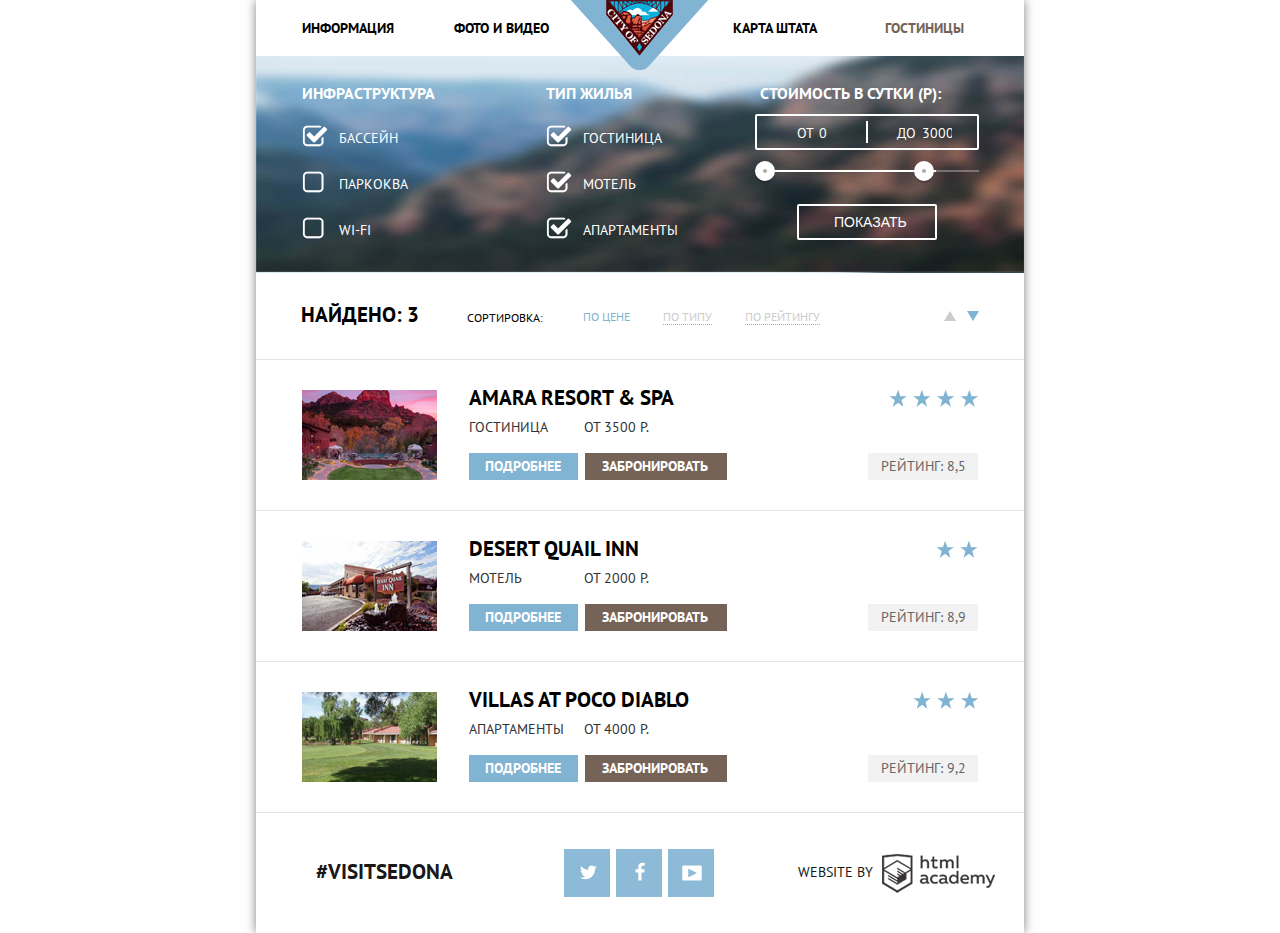
==== commit 23094967: "Правки финальной" ====
--- a/catalog.html
+++ b/catalog.html
@@ -21,7 +21,7 @@
                 <li class="paragraph">
                   <a href="#">Карта штата</a>
                 </li>
-                <li class="paragraph">
+                <li class="paragraph active-page">
                   <a href="#">Гостиницы</a>
                 </li>
               </ul>
--- a/css/style.min.css
+++ b/css/style.min.css
@@ -1 +1 @@
-.main-navigation,body{margin:0 auto;position:relative}h2,h2:hover{cursor:pointer}.hashtag,.hotel-name,.navigation a,.sort-button{text-decoration:none}.btn-transparent,.filter-range,.find-button,body{text-transform:uppercase}body{width:768px;font-size:14px;font-family:"Pt Sans",Arial,sans-serif;font-style:normal;font-weight:400;padding:0;box-shadow:0 0 10px rgba(0,0,0,.5)}.paragraph,.reason-title,h1{font-weight:700}.main-navigation{padding-left:46px}.navigation{list-style:none;margin:0;padding:0;font-size:0}.navigation a{display:block;color:#000}.navigation a:hover{color:#81b3d2}.navigation a:active{color:#b2b2b2}.paragraph{margin:15px 0;display:inline-block;vertical-align:top;font-size:14px;line-height:26px;height:26px;box-sizing:border-box}.navigation li:nth-child(1){margin-right:60px}.navigation li:nth-child(2){margin-right:184px}.navigation li:nth-child(3){margin-right:68px}.navigation li:nth-child(3),.navigation li:nth-child(4){text-align:right}.reason,.town{text-align:center}.main-logo{position:absolute;top:0;left:50%;transform:translate(-50%);z-index:1}.main-logo a{font-size:0;line-height:0}.town-reasons,h1{line-height:26px}h1{font-size:21px;font-family:inherit}.big-image{position:relative}.intro-image-bottom{position:absolute;bottom:1px}.town{margin-top:52px;min-height:156px}.town-title{display:block;margin-bottom:30px;vertical-align:top}.town-reasons{display:block;margin:0;color:#333;font-size:14px}.main-reason{color:#fff;display:flex;height:256px}.reason{background-color:#81b3d2;width:256px;height:256px}.reason-picture1,.reason-picture2{background-color:#81b3d2;height:256px;width:512px}.reason-picture1{background-image:url(../img/reason-1.jpg)}.reason-picture2{background-image:url(../img/reason-2.jpg)}.reason-title-number,.reason-title-text{display:block;line-height:21px;width:180px}.reason-title{padding:47px 50px 0;display:block;font-size:21px;line-height:21px;margin-bottom:25px}.reason-title-text{font-weight:inherit;margin:0 auto}.reason-title-number{font-weight:400;margin:0 auto 20px}.features{font-size:0}.feature-box{display:inline-block;max-width:256px;height:330px}.feature-name,.feature-text{display:block;text-align:center;line-height:21px;vertical-align:top}.feature-name{position:relative;padding-top:160px;font-size:21px;font-weight:700}.feature-name::before{content:"";position:absolute;top:60px;left:90px;background:url(../img/spritesheet.png) -10px -370px no-repeat;width:75px;height:72px}.feature-name-food::before{background-position:-10px -462px}.feature-name-gift::before{height:77px;background-position:-10px -552px}.feature-text{padding:10px 45px 0;font-size:14px;color:#333}.features div:nth-child(2) .feature-text{padding:10px 49px 0}.other-reasons-block{display:inline-block;width:256px;height:256px}.other-reasons{background-color:#eee;font-size:0}.other-reason-name{display:block;font-size:21px;line-height:21px;font-weight:700;text-align:center;padding:45px 50px 25px;vertical-align:top}.other-reason-number,.other-reason-text{font-weight:400;display:block;text-align:center;font-size:14px;line-height:21px;color:#333}.interest-head,.interest-text{line-height:24px;display:block;text-align:center}.other-reason-number{margin-bottom:20px}.other-reason-text{padding:0 50px;margin-top:0}.other-reasons div:nth-child(2) .other-reason-text{padding:0 60px}.interest{height:235px}.interest-head{margin-top:55px;font-size:30px;font-weight:700}.interest-text{font-size:14px;color:#333;margin-bottom:48px;margin-top:30px}.search-date,h2{font-size:21px;font-weight:700}.copyright,.designer,.find-button,.search-date,.search-window,h2{line-height:26px}h2{padding-top:30px;display:block;color:#fff;width:568px;height:56px;margin:0 auto;background:#766357;text-align:center}.map{height:593px;width:768px}.search-date{height:473px;position:relative}.search-window{position:absolute;top:0;left:100px;height:395px;width:568px;background-color:#fff;font-size:14px;font-weight:700;animation:bounce .8s}.calendar-icon-in,.calendar-icon-out{content:"";top:8px;right:64px;width:21px;height:22px}.search-window-hidden{display:none}@keyframes bounce{0%{transform:translateY(-200px);opacity:.2}70%{transform:translateY(20px);opacity:.5}90%{transform:translateY(-15px);opacity:.8}100%{transform:translateY(0)}}iframe{background-image:url(../img/map.jpg)}.date-in{position:relative;margin-top:55px;margin-bottom:29px;margin-left:56px}.calendar-icon-in{position:absolute;background:url(../img/spritesheet.png) -10px -121px no-repeat}.calendar-icon-in:hover{background:url(../img/spritesheet.png) -10px -205px no-repeat}.calendar-icon-in:active{background:url(../img/spritesheet.png) -10px -163px no-repeat}.date-out{position:relative;margin-left:53px;margin-bottom:31px}.adults,.find-button{display:inline-block;margin-left:55px}.calendar-icon-out{position:absolute;background:url(../img/spritesheet.png) -10px -121px no-repeat}.calendar-icon-out:hover{background:url(../img/spritesheet.png) -10px -205px no-repeat}.calendar-icon-out:active{background:url(../img/spritesheet.png) -10px -163px no-repeat}.adults-children{position:relative;width:568px}.adults-minus,.adults-plus,.children-minus,.children-plus{content:"";width:38px;font-size:24px;position:absolute;text-align:center;cursor:pointer}.adults{margin-right:47px}.adults-plus{left:243px;padding-top:5px;color:#a9a9a9}.adults-plus:hover{color:#000;cursor:pointer}.adults-plus:active{color:#81b3d2;cursor:pointer}.adults-minus{left:167px;top:4px;padding-top:0;color:#a9a9a9}.adults-minus:hover{color:#000;cursor:pointer}.adults-minus:active{color:#81b3d2;cursor:pointer}.children{display:inline-block}.children-plus{right:54px;padding-top:5px;color:#a9a9a9}.children-plus:hover{color:#000;cursor:pointer}.children-plus:active{color:#81b3d2;cursor:pointer}.children-minus{right:129px;top:4px;padding-top:0;color:#a9a9a9}.children-minus:hover{color:#000;cursor:pointer}.children-minus:active{color:#81b3d2;cursor:pointer}.adults input,.children input{padding-left:35px;padding-right:35px;width:44px}.adults label{margin-right:39px}.children label{margin-right:26px}.date-in label,.date-out label{display:inline-block;vertical-align:top;margin-right:20px;margin-top:7px}.search-window input{height:35px;border:0;background-color:#f2f2f2;text-indent:15px;font-weight:700}.find-button{color:#fff;width:464px;height:58px;margin-top:58px;border:0;vertical-align:top;text-align:center;background-color:#81b3d2;cursor:pointer;font-size:21px;font-weight:700}.find-button:hover{background-color:#669ec0;cursor:pointer}.find-button:active{background-color:#669ec0;color:#94b9d2}.search-window input:hover{background-color:#ebebeb}.search-window input:focus{background-color:#fff;outline:#e5e5e5 solid 2px}.date-in input,.date-out input{width:346px}.hashtag,.social{width:256px;display:inline-block;vertical-align:top}.main-footer{background-color:rgba(255,255,255,.9);opacity:90%;font-size:0;vertical-align:top;height:120px}.index-footer{position:absolute;box-shadow:0 2px 10px 0 rgba(0,0,0,.5)}.hashtag{color:#000;font-size:21px;margin-top:47px;font-weight:700;text-align:center}.hashtag:hover{color:#81b3d2}.social{opacity:1;position:relative}.social-btn-fb::after,.social-btn-tw::after,.social-btn-yt::after{position:absolute;content:""}.social-btn{display:inline-block;height:48px;width:46px;background-color:rgba(129,179,210,1);margin:36px 6px 0 0}.social-btn:hover{background-color:#669ec0}.social-btn:active{background-color:#5496bd}.social-btn-tw{margin-left:52px}.social-btn-tw::after{top:52px;left:68px;background:url(../img/spritesheet.png) -10px -909px no-repeat;width:17px;height:15px}.social-btn-fb::after{top:49px;left:123px;background:url(../img/spritesheet.png) -10px -331px no-repeat;width:10px;height:19px}.social-btn-yt::after{top:52px;left:170px;background:url(../img/spritesheet.png) -10px -944px no-repeat;width:20px;height:16px}.check,.option{position:relative}.designer{display:inline-block;width:256px;font-size:14px;vertical-align:top}.hta-icon,.hta-icon:active,.hta-icon:hover{width:113px;height:39px}.copyright{display:inline-block;vertical-align:top;font-size:14px;margin-top:46px;margin-left:30px}.hta-icon{display:inline-block;vertical-align:top;margin-top:41px;margin-left:5px;background:url(../img/spritesheet.png) -10px -648px no-repeat}.hta-icon:hover{background:url(../img/spritesheet.png) -10px -766px no-repeat}.hta-icon:active{background:url(../img/spritesheet.png) -10px -707px no-repeat}.search-hotels{background-image:url(../img/holes-background.jpg);background-size:768px 216px;max-height:217px;overflow:hidden;color:#fff;font-size:14px;line-height:21px;font-weight:400}fieldset{border:none}.legend-title{font-size:16px;line-height:21px;font-weight:700;margin-bottom:24px}.infrastructure{display:inline-block;margin:27px 100px 0 0;padding:0 0 0 46px;width:140px;height:217px;vertical-align:top}.check{display:inline-block;width:81px;text-align:left;vertical-align:top;margin-bottom:25px;padding-left:37px;font-size:14px;line-height:21px;font-weight:400;cursor:pointer}.option{margin:0}.option input[type=checkbox]{display:none}.option input[type=checkbox]+.checkbox-indicator{position:absolute;top:-3px;left:0;background:url(../img/spritesheet.png) -10px -825px no-repeat;width:22px;height:22px}.option input[type=checkbox]:checked+.checkbox-indicator{position:absolute;top:-3px;left:0;background:url(../img/spritesheet.png) -10px -289px no-repeat;width:26px;height:24px}option input[type=checkbox]:disabled+.checkbox-indicator{position:absolute;top:-3px;left:0;background:url(../img/spritesheet.png) -10px -247px no-repeat;width:26px;height:24px}.housing-type{display:inline-block;margin:27px 0 0;padding:0;width:140px;height:217px;vertical-align:top}.filter-range{display:inline-block;width:224px;margin-top:27px;margin-left:65px;color:#fff}.filter-range-title{font-size:16px;line-height:21px;font-weight:700;padding-left:5px;padding-bottom:10px}.price-controls{position:relative;height:32px;margin-bottom:20px;font-size:0;border:2px solid #fff;border-radius:2px}.price-controls::after{content:"";position:absolute;top:50%;left:50%;width:2px;height:22px;background:#fff;transform:translate(-50%,-50%)}.price-controls label{display:inline-block;font-size:14px;line-height:34px;vertical-align:top;cursor:pointer}.price-controls .max-price,.price-controls .min-price{width:60px;padding-left:40px}.price-controls input{width:30px;height:29px;margin:0;color:inherit;font:inherit;background:0 0;border:none}.range-controls{position:relative;margin-bottom:32px}.range-controls .scale{height:2px;background:rgba(255,255,255,.3)}.range-controls .bar{width:81%;height:2px;background:#fff}.range-toggle{position:absolute;top:-9px;width:4px;height:4px;background:#ababab;border:8px solid #fff;border-radius:50%;box-shadow:0 2px 1px 0 rgba(0,1,1,.2);cursor:pointer}.range-toggle:hover{background:#1c4f80}.range-toggle-max{left:71%}.btn-transparent{display:block;width:140px;margin:0 auto;padding:6px 35px;font-size:14px;line-height:20px;color:#fff;background:0 0;border:2px solid #fff;border-radius:2px;cursor:pointer}.found,.sort{display:inline-block}.sort-button,.sort-button:hover{border-bottom:1px dotted #81b3d2}.btn-transparent:hover{color:#000;background:#fff}.found{margin-left:45px;margin-right:44px;margin-top:29px;font-size:21px;line-height:26px;font-weight:700}.sorting{height:86px}.sort{list-style:none;font-size:12px;line-height:18px;font-weight:400;margin:35px 0 0;padding:0;vertical-align:top}.hotel-name,.hotel-top{display:inline-block;line-height:21px}.sort-title{display:inline-block;margin-right:37px;vertical-align:middle}.hotel-bottom,.hotel-picture,.hotel-top,.rating,.sort-item{vertical-align:top}.sort-item{display:inline-block;color:#cacaca;margin-right:30px}.sort-item:last-child{margin-right:125px}.sort-button{cursor:pointer;color:#ccc}.sort-button:hover{color:#81b3d2}.sort-button:focus{color:#81b3d2;border:none}.sort-button-active{border-bottom:none;color:#81b3d2}.arrows{display:inline-block;position:relative}.arrow-down,.arrow-up{content:'';position:absolute;cursor:pointer}.arrow-up{left:-5px;bottom:1px;border:6px solid transparent;border-bottom:10px solid #ccc}.arrow-up:hover{border-bottom:10px solid #000}.arrow-up:active,.arrow-up:focus{border-bottom:10px solid #81b3d2}.arrow-down{left:18px;top:-11px;border:6px solid transparent;border-top:10px solid #ccc}.arrow-down:hover{border-top:10px solid #000}.arrow-down-active,.arrow-down:active,.arrow-down:focus{border-top:10px solid #81b3d2}.search-results{border-top:1px solid #e5e5e5}.hotel-description{display:inline-block;border-bottom:1px solid #e5e5e5;width:768px;padding:30px 0 30px 46px;box-sizing:border-box}.hotel-picture{display:inline-block;height:90px}.hotel-info{display:inline-block;margin-left:28px;width:270px}.hotel-name{cursor:pointer;margin-top:-3px;margin-bottom:3px;font-size:21px;font-weight:700;color:#000}.hotel-name:hover{color:#81b3d2}.hotel-name:active{color:#cacaca}.hotel-top{margin:0;padding:6px 0 15px;font-size:14px;color:#333}.more,.reserve{text-decoration:none;padding-top:5px;height:22px;font-weight:700;display:inline-block}.hotel-type{display:inline-block;width:111px}.more{width:93px;padding-left:16px;margin-right:3px;background-color:#81b3d2;color:#fff}.more:hover{background-color:#669ec0}.more:active{background-color:#5496bd;color:#94b9d2}.reserve{width:125px;padding-left:17px;background-color:#766357;color:#fff}.reserve:active,.reserve:hover{background-color:#604e43}.reserve:active{color:#94b9d2}.hotel-bottom{display:inline-block}.rating{position:relative;display:inline-block;height:90px;margin-left:125px;padding:0}.rating-count{display:inline-block;height:22px;width:110px;background-color:#f2f2f2;text-align:center;margin-top:63px;padding-top:5px;color:#666}.star2,.star3,.star4{content:"";position:absolute;right:0;height:17px}.star4{width:89px;background:url(../img/spritesheet.png) -10px -84px no-repeat}.star2{width:42px;background:url(../img/spritesheet.png) -10px -10px no-repeat}.star3{width:65px;background:url(../img/spritesheet.png) -10px -47px no-repeat}+.main-navigation,body{margin:0 auto;position:relative}h2,h2:hover{cursor:pointer}.hashtag,.hotel-name,.navigation a,.sort-button{text-decoration:none}.btn-transparent,.filter-range,.find-button,body{text-transform:uppercase}body{width:768px;font-size:14px;font-family:"Pt Sans",Arial,sans-serif;font-style:normal;font-weight:400;padding:0;box-shadow:0 0 10px rgba(0,0,0,.5)}.paragraph,.reason-title,h1{font-weight:700}.main-navigation{padding-left:46px}.navigation{list-style:none;margin:0;padding:0;font-size:0}.navigation a{display:block;color:#000}.navigation a:hover{color:#81b3d2}.navigation a:active{color:#b2b2b2}.paragraph{margin:15px 0;display:inline-block;vertical-align:top;font-size:14px;line-height:26px;height:26px;box-sizing:border-box}.navigation li:nth-child(1){margin-right:60px}.navigation li:nth-child(2){margin-right:184px}.navigation li:nth-child(3){margin-right:68px}.navigation li:nth-child(3),.navigation li:nth-child(4){text-align:right}.reason,.town{text-align:center}.main-logo{position:absolute;top:0;left:50%;transform:translate(-50%);z-index:1}.main-logo a{font-size:0;line-height:0}.town-reasons,h1{line-height:26px}.active-page a{color:#766357}.active-page a:hover{color:#604e43}.active-page a:active{color:#dbd8d5}h1{font-size:21px;font-family:inherit}.big-image{position:relative}.intro-image-bottom{position:absolute;bottom:1px}.town{margin-top:52px;min-height:156px}.town-title{display:block;margin-bottom:30px;vertical-align:top}.town-reasons{display:block;margin:0;color:#333;font-size:14px}.main-reason{color:#fff;display:flex;height:256px}.reason{background-color:#81b3d2;width:256px;height:256px}.reason-picture1,.reason-picture2{background-color:#81b3d2;height:256px;width:512px}.reason-picture1{background-image:url(../img/reason-1.jpg)}.reason-picture2{background-image:url(../img/reason-2.jpg)}.reason-title-number,.reason-title-text{display:block;line-height:21px;width:180px}.reason-title{padding:47px 50px 0;display:block;font-size:21px;line-height:21px;margin-bottom:25px}.reason-title-text{font-weight:inherit;margin:0 auto}.reason-title-number{font-weight:400;margin:0 auto 20px}.features{font-size:0}.feature-box{display:inline-block;max-width:256px;height:330px}.feature-name,.feature-text{display:block;text-align:center;line-height:21px;vertical-align:top}.feature-name{position:relative;padding-top:160px;font-size:21px;font-weight:700}.feature-name::before{content:"";position:absolute;top:60px;left:90px;background:url(../img/spritesheet.png) -10px -370px no-repeat;width:75px;height:72px}.feature-name-food::before{background-position:-10px -462px}.feature-name-gift::before{height:77px;background-position:-10px -552px}.feature-text{padding:10px 45px 0;font-size:14px;color:#333}.features div:nth-child(2) .feature-text{padding:10px 49px 0}.other-reasons-block{display:inline-block;width:256px;height:256px}.other-reasons{background-color:#eee;font-size:0}.other-reason-name{display:block;font-size:21px;line-height:21px;font-weight:700;text-align:center;padding:45px 50px 25px;vertical-align:top}.other-reason-number,.other-reason-text{font-weight:400;display:block;text-align:center;font-size:14px;line-height:21px;color:#333}.interest-head,.interest-text{line-height:24px;display:block;text-align:center}.other-reason-number{margin-bottom:20px}.other-reason-text{padding:0 50px;margin-top:0}.other-reasons div:nth-child(2) .other-reason-text{padding:0 60px}.interest{height:235px}.interest-head{margin-top:55px;font-size:30px;font-weight:700}.interest-text{font-size:14px;color:#333;margin-bottom:48px;margin-top:30px}.search-date,h2{font-size:21px;font-weight:700}.copyright,.designer,.find-button,.search-date,.search-window,h2{line-height:26px}h2{padding-top:30px;display:block;color:#fff;width:568px;height:56px;margin:0 auto;background:#766357;text-align:center}.map{height:593px;width:768px}.search-date{height:473px;position:relative}.search-window{position:absolute;top:0;left:100px;height:395px;width:568px;background-color:#fff;font-size:14px;font-weight:700;animation:bounce .8s}.calendar-icon-in,.calendar-icon-out{content:"";top:8px;right:64px;width:21px;height:22px}.search-window-hidden{display:none}@keyframes bounce{0%{transform:translateY(-200px);opacity:.2}70%{transform:translateY(20px);opacity:.5}90%{transform:translateY(-15px);opacity:.8}100%{transform:translateY(0)}}iframe{background-image:url(../img/map.jpg)}.date-in{position:relative;margin-top:55px;margin-bottom:29px;margin-left:56px}.calendar-icon-in{position:absolute;background:url(../img/spritesheet.png) -10px -121px no-repeat}.calendar-icon-in:hover{background:url(../img/spritesheet.png) -10px -205px no-repeat}.calendar-icon-in:active{background:url(../img/spritesheet.png) -10px -163px no-repeat}.date-out{position:relative;margin-left:53px;margin-bottom:31px}.adults,.find-button{display:inline-block;margin-left:55px}.calendar-icon-out{position:absolute;background:url(../img/spritesheet.png) -10px -121px no-repeat}.calendar-icon-out:hover{background:url(../img/spritesheet.png) -10px -205px no-repeat}.calendar-icon-out:active{background:url(../img/spritesheet.png) -10px -163px no-repeat}.adults-children{position:relative;width:568px}.adults-minus,.adults-plus,.children-minus,.children-plus{content:"";width:38px;font-size:24px;position:absolute;text-align:center;cursor:pointer}.adults{margin-right:47px}.adults-plus{left:243px;padding-top:5px;color:#a9a9a9}.adults-plus:hover{color:#000;cursor:pointer}.adults-plus:active{color:#81b3d2;cursor:pointer}.adults-minus{left:167px;top:4px;padding-top:0;color:#a9a9a9}.adults-minus:hover{color:#000;cursor:pointer}.adults-minus:active{color:#81b3d2;cursor:pointer}.children{display:inline-block}.children-plus{right:54px;padding-top:5px;color:#a9a9a9}.children-plus:hover{color:#000;cursor:pointer}.children-plus:active{color:#81b3d2;cursor:pointer}.children-minus{right:129px;top:4px;padding-top:0;color:#a9a9a9}.children-minus:hover{color:#000;cursor:pointer}.children-minus:active{color:#81b3d2;cursor:pointer}.adults input,.children input{padding-left:35px;padding-right:35px;width:44px}.adults label{margin-right:39px}.children label{margin-right:26px}.date-in label,.date-out label{display:inline-block;vertical-align:top;margin-right:20px;margin-top:7px}.search-window input{height:35px;border:0;background-color:#f2f2f2;text-indent:15px;font-weight:700}.find-button{color:#fff;width:464px;height:58px;margin-top:58px;border:0;vertical-align:top;text-align:center;background-color:#81b3d2;cursor:pointer;font-size:21px;font-weight:700}.find-button:hover{background-color:#669ec0;cursor:pointer}.find-button:active{background-color:#669ec0;color:#94b9d2}.search-window input:hover{background-color:#ebebeb}.search-window input:focus{background-color:#fff;outline:#e5e5e5 solid 2px}.date-in input,.date-out input{width:346px}.hashtag,.social{width:256px;display:inline-block;vertical-align:top}.main-footer{background-color:rgba(255,255,255,.9);opacity:90%;font-size:0;vertical-align:top;height:120px}.index-footer{position:absolute;box-shadow:0 2px 10px 0 rgba(0,0,0,.5)}.hashtag{color:#000;font-size:21px;margin-top:47px;font-weight:700;text-align:center}.hashtag:hover{color:#81b3d2}.social{opacity:1;position:relative}.social-btn-fb::after,.social-btn-tw::after,.social-btn-yt::after{position:absolute;content:""}.social-btn{display:inline-block;height:48px;width:46px;background-color:rgba(129,179,210,1);margin:36px 6px 0 0}.social-btn:hover{background-color:#669ec0}.social-btn:active{background-color:#5496bd}.social-btn-tw{margin-left:52px}.social-btn-tw::after{top:52px;left:68px;background:url(../img/spritesheet.png) -10px -909px no-repeat;width:17px;height:15px}.social-btn-fb::after{top:49px;left:123px;background:url(../img/spritesheet.png) -10px -331px no-repeat;width:10px;height:19px}.social-btn-yt::after{top:52px;left:170px;background:url(../img/spritesheet.png) -10px -944px no-repeat;width:20px;height:16px}.check,.option{position:relative}.designer{display:inline-block;width:256px;font-size:14px;vertical-align:top}.hta-icon,.hta-icon:active,.hta-icon:hover{width:113px;height:39px}.copyright{display:inline-block;vertical-align:top;font-size:14px;margin-top:46px;margin-left:30px}.hta-icon{display:inline-block;vertical-align:top;margin-top:41px;margin-left:5px;background:url(../img/spritesheet.png) -10px -648px no-repeat}.hta-icon:hover{background:url(../img/spritesheet.png) -10px -766px no-repeat}.hta-icon:active{background:url(../img/spritesheet.png) -10px -707px no-repeat}.search-hotels{background-image:url(../img/holes-background.jpg);background-size:768px 216px;max-height:217px;overflow:hidden;color:#fff;font-size:14px;line-height:21px;font-weight:400}fieldset{border:none}.legend-title{font-size:16px;line-height:21px;font-weight:700;margin-bottom:24px}.infrastructure{display:inline-block;margin:27px 100px 0 0;padding:0 0 0 46px;width:140px;height:217px;vertical-align:top}.check{display:inline-block;width:81px;text-align:left;vertical-align:top;margin-bottom:25px;padding-left:37px;font-size:14px;line-height:21px;font-weight:400;cursor:pointer}.option{margin:0}.option input[type=checkbox]{display:none}.option input[type=checkbox]+.checkbox-indicator{position:absolute;top:-3px;left:0;background:url(../img/spritesheet.png) -10px -825px no-repeat;width:22px;height:22px}.option input[type=checkbox]:checked+.checkbox-indicator{position:absolute;top:-3px;left:0;background:url(../img/spritesheet.png) -10px -289px no-repeat;width:26px;height:24px}option input[type=checkbox]:disabled+.checkbox-indicator{position:absolute;top:-3px;left:0;background:url(../img/spritesheet.png) -10px -247px no-repeat;width:26px;height:24px}.housing-type{display:inline-block;margin:27px 0 0;padding:0;width:140px;height:217px;vertical-align:top}.filter-range{display:inline-block;width:224px;margin-top:27px;margin-left:65px;color:#fff}.filter-range-title{font-size:16px;line-height:21px;font-weight:700;padding-left:5px;padding-bottom:10px}.price-controls{position:relative;height:32px;margin-bottom:20px;font-size:0;border:2px solid #fff;border-radius:2px}.price-controls::after{content:"";position:absolute;top:50%;left:50%;width:2px;height:22px;background:#fff;transform:translate(-50%,-50%)}.price-controls label{display:inline-block;font-size:14px;line-height:34px;vertical-align:top;cursor:pointer}.price-controls .max-price,.price-controls .min-price{width:60px;padding-left:40px}.price-controls input{width:30px;height:29px;margin:0;color:inherit;font:inherit;background:0 0;border:none}.range-controls{position:relative;margin-bottom:32px}.range-controls .scale{height:2px;background:rgba(255,255,255,.3)}.range-controls .bar{width:81%;height:2px;background:#fff}.range-toggle{position:absolute;top:-9px;width:4px;height:4px;background:#ababab;border:8px solid #fff;border-radius:50%;box-shadow:0 2px 1px 0 rgba(0,1,1,.2);cursor:pointer}.range-toggle:hover{background:#1c4f80}.range-toggle-max{left:71%}.btn-transparent{display:block;width:140px;margin:0 auto;padding:6px 35px;font-size:14px;line-height:20px;color:#fff;background:0 0;border:2px solid #fff;border-radius:2px;cursor:pointer}.found,.sort{display:inline-block}.sort-button,.sort-button:hover{border-bottom:1px dotted #81b3d2}.btn-transparent:hover{color:#000;background:#fff}.found{margin-left:45px;margin-right:44px;margin-top:29px;font-size:21px;line-height:26px;font-weight:700}.sorting{height:86px}.sort{list-style:none;font-size:12px;line-height:18px;font-weight:400;margin:35px 0 0;padding:0;vertical-align:top}.hotel-name,.hotel-top{display:inline-block;line-height:21px}.sort-title{display:inline-block;margin-right:37px;vertical-align:middle}.hotel-bottom,.hotel-picture,.hotel-top,.rating,.sort-item{vertical-align:top}.sort-item{display:inline-block;color:#cacaca;margin-right:30px}.sort-item:last-child{margin-right:125px}.sort-button{cursor:pointer;color:#ccc}.sort-button:hover{color:#81b3d2}.sort-button:focus{color:#81b3d2;border:none}.sort-button-active{border-bottom:none;color:#81b3d2}.arrows{display:inline-block;position:relative}.arrow-down,.arrow-up{content:'';position:absolute;cursor:pointer}.arrow-up{left:-5px;bottom:1px;border:6px solid transparent;border-bottom:10px solid #ccc}.arrow-up:hover{border-bottom:10px solid #000}.arrow-up:active,.arrow-up:focus{border-bottom:10px solid #81b3d2}.arrow-down{left:18px;top:-11px;border:6px solid transparent;border-top:10px solid #ccc}.arrow-down:hover{border-top:10px solid #000}.arrow-down-active,.arrow-down:active,.arrow-down:focus{border-top:10px solid #81b3d2}.search-results{border-top:1px solid #e5e5e5}.hotel-description{display:inline-block;border-bottom:1px solid #e5e5e5;width:768px;padding:30px 0 30px 46px;box-sizing:border-box}.hotel-picture{display:inline-block;height:90px}.hotel-info{display:inline-block;margin-left:28px;width:270px}.hotel-name{cursor:pointer;margin-top:-3px;margin-bottom:3px;font-size:21px;font-weight:700;color:#000}.hotel-name:hover{color:#81b3d2}.hotel-name:active{color:#cacaca}.hotel-top{margin:0;padding:6px 0 15px;font-size:14px;color:#333}.more,.reserve{text-decoration:none;padding-top:5px;height:22px;font-weight:700;display:inline-block}.hotel-type{display:inline-block;width:111px}.more{width:93px;padding-left:16px;margin-right:3px;background-color:#81b3d2;color:#fff}.more:hover{background-color:#669ec0}.more:active{background-color:#5496bd;color:#94b9d2}.reserve{width:125px;padding-left:17px;background-color:#766357;color:#fff}.reserve:hover{background-color:#604e43}.reserve:active{background-color:#503e33;color:#928a85}.hotel-bottom{display:inline-block}.rating{position:relative;display:inline-block;height:90px;margin-left:125px;padding:0}.rating-count{display:inline-block;height:22px;width:110px;background-color:#f2f2f2;text-align:center;margin-top:63px;padding-top:5px;color:#666}.star2,.star3,.star4{content:"";position:absolute;right:0;height:17px}.star4{width:89px;background:url(../img/spritesheet.png) -10px -84px no-repeat}.star2{width:42px;background:url(../img/spritesheet.png) -10px -10px no-repeat}.star3{width:65px;background:url(../img/spritesheet.png) -10px -47px no-repeat}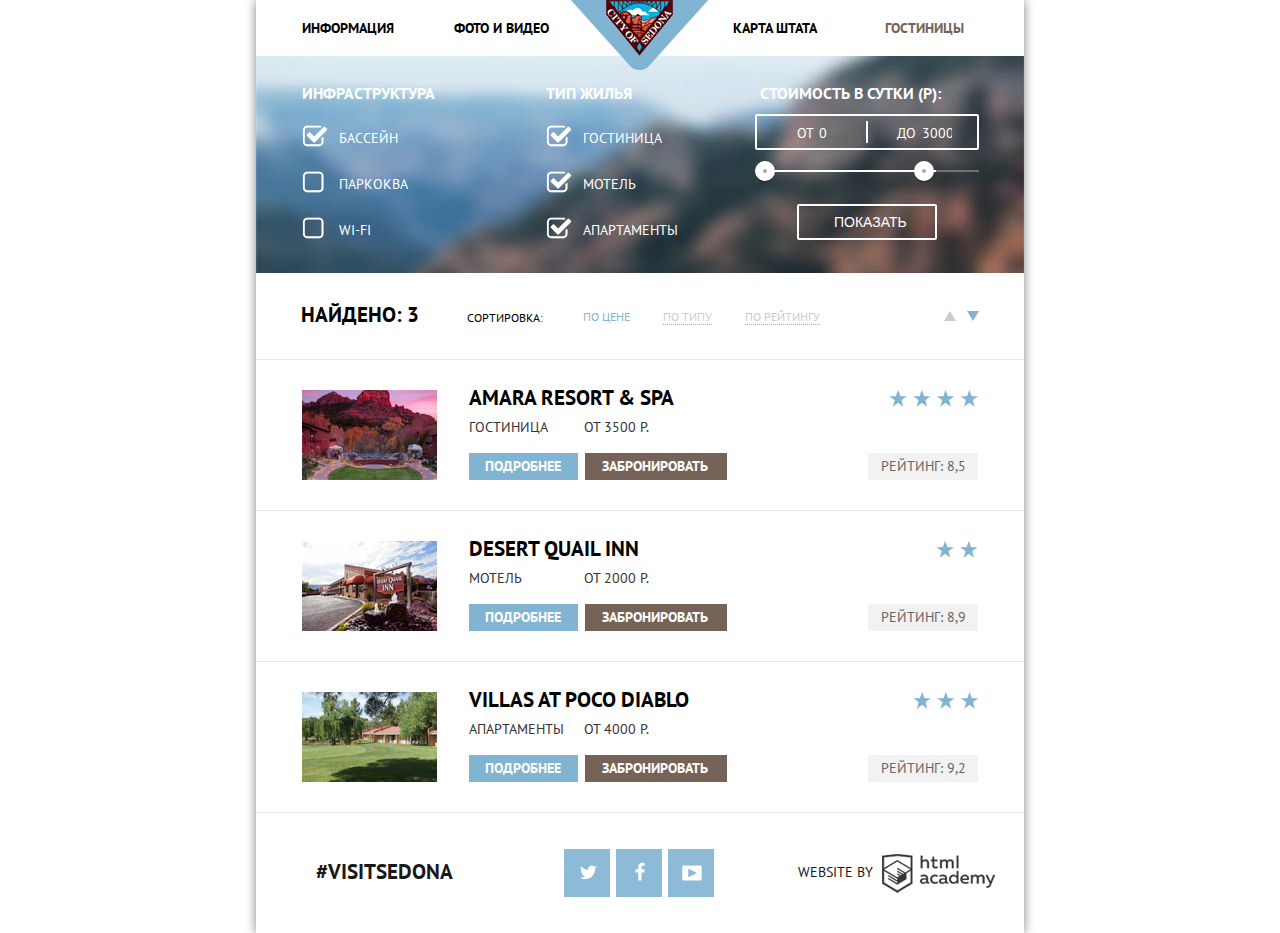
==== commit bc770e96: "Правки финальной" ====
--- a/catalog.html
+++ b/catalog.html
@@ -5,7 +5,7 @@
     <title>Седона</title>
     <link href="https://fonts.googleapis.com/css?family=PT+Sans:400,700&amp;subset=cyrillic" rel="stylesheet" type="text/css">
     <link href="css/normalize.css" rel="stylesheet">
-    <link href="css/style.min.css" rel="stylesheet">
+    <link href="css/style.css" rel="stylesheet">
   </head>
                           <!--Хедер-->
   <body>
--- a/css/style.css
+++ b/css/style.css
@@ -0,0 +1,1302 @@
+
+body {
+	width: 768px;
+	font-size : 14px;  
+	font-family: "Pt Sans", "Arial", sans-serif;
+	font-style: normal;
+	font-weight: normal;
+	text-transform: uppercase;
+	margin: 0 auto;
+	padding: 0;
+	position: relative;
+	box-shadow: 0 0 10px rgba(0,0,0,0.5);
+}
+							/* ХЕДЕР!! ЛОГОТИП ТОЖЕ ТУТ!! */ 
+
+
+.main-navigation {
+
+	margin: 0 auto; 
+	padding-left: 46px;
+	position: relative;
+}
+.navigation {
+	list-style: none;
+	margin: 0;
+  	padding: 0;
+  	font-size: 0
+}
+
+.navigation a{
+	text-decoration: none;
+	display: block;
+	color: #000000;
+}  
+.navigation a:hover {
+	color: #81b3d2;
+}
+.navigation a:active {
+	color: #b2b2b2;
+}
+
+.paragraph {
+	margin: 15px 0px;
+	display: inline-block;
+  	vertical-align: top;
+  	font-size: 14px;
+	line-height: 26px;
+	font-weight: bold;
+	height: 26px;
+	box-sizing: border-box;
+}
+.navigation li:nth-child(1) {
+	margin-right: 60px;
+}
+.navigation li:nth-child(2) {
+	margin-right: 184px;
+}
+.navigation li:nth-child(3) {
+	margin-right: 68px;
+}
+
+
+
+
+.navigation li:nth-child(3),
+.navigation li:nth-child(4) {
+	text-align: right;
+}
+
+.main-logo {
+	position: absolute;
+	top: 0px;
+	left:50%;
+	transform: translate(-50%);
+	z-index: 1;
+}
+
+.main-logo a {
+	font-size: 0px;
+	line-height: 0px;
+}
+
+.active-page a {
+	color: #766357;
+}
+
+.active-page a:hover {
+	color: #604e43;
+}
+
+.active-page a:active {
+	color: #dbd8d5;
+}
+
+
+					/* СЛОГАН! И БЛА БЛА БЛА!! */
+
+
+
+h1 {
+	font-size: 21px;
+	line-height: 26px;
+	font-family: inherit;
+	font-weight: bold;
+}
+.big-image {
+	position: relative;
+}
+.intro-image-bottom {
+	position: absolute;
+	bottom: 1px;
+	left: 0px;
+}
+
+.town {
+	margin-top: 52px;
+	text-align: center;
+	min-height: 156px;
+}
+.town-title {
+	display: block;
+	margin-bottom: 30px;
+	vertical-align: top;
+}
+
+.town-reasons {
+	display: block;
+	margin: 0;
+	color: #333333;
+	font-size: 14px;
+	line-height: 26px;
+
+}
+           				 /* БЛОКИ ПРИЧИН!! БОЛЬШИЕ ТАКИЕ!! С КАРТИНКАМИ КОТОРЫЕ!!!! */
+.main-reason {
+	color: #ffffff;
+	height: 256px;
+}
+.clearfix::after {
+    content: "";
+    display: table;
+    clear: both;
+}
+
+.reason-1 {
+	float: left;
+	background-color: #81b3d2;
+	width: 256px;
+	min-height: 256px;
+	text-align: center;
+}
+
+.reason-picture-1 {
+	float: right;
+	background-color: #81b3d2;
+	height: 256px;
+	width: 512px;
+	background-image: url(../img/reason-1.jpg);
+	background-color: #81b3d2;
+}
+.reason-2 {
+	float: right;
+	background-color: #81b3d2;
+	width: 256px;
+	min-height: 256px;
+	text-align: center;
+}
+.reason-picture-2 {
+	float: left;
+	background-color: #81b3d2;
+	height: 256px;
+	width: 512px;
+	background-image: url(../img/reason-2.jpg);
+	background-color: #81b3d2;
+}
+.reason-title {
+	display: inline-block;
+	padding-top: 47px;
+	padding-bottom: 25px;
+	display: block;
+	font-size: 21px;
+	line-height: 21px;
+	font-weight: bold;
+}
+
+.reason-title-text {
+	display: inline-block;
+	font-weight: inherit;
+	line-height: 21px;
+	padding: 0px 38px;
+	margin: 0 auto;
+	overflow: hidden;
+}
+
+.reason-title-number {
+	display: inline-block;
+	font-weight: normal;
+	line-height: 21px;
+	width: 180px;
+	margin: 0 auto;
+	margin-bottom: 20px;
+}
+
+
+
+
+						/* БЛОК ПРИЕМУЩЕСТВА!!! НИШТЯЧКИ!! ЭТО КОТОРЫЕ ЕДА ТАМ НУ И ВСЕ ТАКОЕ!!! */  
+
+
+.features {
+	display: inline-block;
+	font-size: 0px;
+}
+
+.feature-box {
+	display: inline-block;
+	max-width: 256px;
+	height: 330px;
+}
+
+.feature-name {
+	position: relative;
+	padding-top: 160px;
+	text-align: center;
+	display: block;
+	font-size: 21px;
+	line-height: 21px;
+	font-weight: bold;
+	vertical-align: top;
+}
+.feature-name::before {
+	content: "";
+  	position: absolute;
+  	top: 60px;
+  	left: 90px;
+  	background: transparent url(../img/spritesheet.png) no-repeat;
+    width: 75px;
+    height: 72px;
+    background-position: -10px -370px;
+
+}
+.feature-name-food::before {
+	background-position: -10px -462px;
+}
+.feature-name-gift::before {
+	height: 77px;
+	background-position: -10px -552px;
+}
+
+.feature-text {
+	padding: 10px 45px 0px;
+	text-align: center;
+	display: block;
+	font-size: 14px;
+	line-height: 21px;
+	color: #333333;
+	vertical-align: top;
+}
+
+.other-reason-text-middle {
+	padding: 10px 49px 0px;
+}
+
+						/* БЛОК ПРИЧИН 3 - 5 !!! */
+
+.other-reasons {
+	display: inline-block;
+}
+
+.other-reasons-block {
+	float: left;
+	width: 256px;
+	height: 256px;
+}
+
+
+.other-reasons {
+	background-color: #eeeeee;
+	font-size: 0px;
+}
+
+.other-reason-name {
+	display: block;
+	font-size: 21px;
+	line-height: 21px;
+	font-weight: bold;
+	text-align: center;
+	padding: 45px 50px 25px;
+	vertical-align: top;
+}
+
+.other-reason-number,
+.other-reason-text {
+	font-weight: normal;
+	display: block;
+	text-align: center;
+	font-size: 14px;
+	line-height: 21px;
+	color: #333333;
+}
+.other-reason-number {
+	margin-bottom: 20px;
+}
+
+.other-reason-text {
+	padding: 0px 50px 0px;
+	margin-top: 0px;
+}	
+
+.other-reason-text-middle {
+	padding: 0px 60px 0px;
+}
+
+						/* БЛОК ЗАИНТЕРЕСОВАЛИСЬ */
+.interest {
+	display: inline-block;
+	min-height: 235px;
+}
+.interest-head {
+	width: 768px;
+	margin-top: 52px;
+	display: inline-block;
+	font-size: 30px;
+	line-height: 24px;
+	font-weight: bold;
+	text-align: center;
+	margin-bottom: 16px;
+}
+
+.interest-text {
+	display: inline-block;
+	width: 768px;
+	font-size: 14px;
+	line-height: 24px;
+	color: #333333;
+	text-align: center;
+	margin-bottom: 48px;
+
+}
+h2 {
+	font-weight: bold;
+	display: inline-block;
+	min-height: 58px;
+	font-size: 21px;
+	line-height: 26px;
+	font-weight: bold;
+	color: #ffffff;
+	width: 568px;
+	padding-top: 28px;
+	margin: 0px 0px 0px 100px;
+	background: #766357;
+	text-align: center;
+	cursor: pointer;
+}
+h2:hover {
+	cursor: pointer;
+}
+										/* БЛОК ПОИСКА ГОСТИНИЦЫ!!!! */
+.map {
+	height: 593px;
+	width: 768px;
+}
+.search-date {
+	height: 473px;
+	position: relative;
+	font-size: 21px;
+	line-height: 26px;
+	font-weight: bold;
+}
+
+.search-window {
+	position: absolute;
+	top: 0px;
+	left: 100px;
+	height: 395px; 
+	width: 568px;
+	background-color: #ffffff;
+	font-size: 14px;
+	line-height: 26px;
+	font-weight: bold;
+	animation: bounce 0.8s;
+}
+
+.search-window-hidden {
+  display: none;
+
+}
+
+@keyframes bounce {
+  0%   {
+    transform: translateY(-200px);
+    opacity: 0.2;
+ }
+  70%  {
+    transform: translateY(20px);
+    opacity: 0.5;
+  }
+  90%  {
+    transform: translateY(-15px);
+    opacity: 0.8;
+  }
+  100% {
+    transform: translateY(0);
+  }
+}
+
+iframe {
+	background-image: url(../img/map.jpg);
+}
+
+.date-in {
+	position: relative;
+	margin-top: 55px;
+	margin-bottom: 29px;
+	margin-left: 56px;
+}
+
+.calendar-icon-in {
+  content: "";
+  position: absolute;
+  top: 8px;
+  right: 64px;
+
+  width: 21px;
+  height: 22px;
+
+  background: transparent url("../img/spritesheet.png") no-repeat;
+  background-position: -10px -121px;
+}
+.calendar-icon-in:hover {
+	background: transparent url("../img/spritesheet.png") no-repeat;
+  	background-position: -10px -205px;
+}
+.calendar-icon-in:active {
+	background: transparent url("../img/spritesheet.png") no-repeat;
+  	background-position: -10px -163px;
+}
+
+.date-out {
+	position: relative;
+	margin-left: 53px;
+	margin-bottom: 31px;
+}
+
+.calendar-icon-out {
+  content: "";
+  position: absolute;
+  top: 8px;
+  right: 64px;
+
+  width: 21px;
+  height: 22px;
+
+  background: transparent url("../img/spritesheet.png") no-repeat;
+   background-position: -10px -121px;
+}
+.calendar-icon-out:hover {
+	background: transparent url("../img/spritesheet.png") no-repeat;
+  	background-position: -10px -205px;
+}
+.calendar-icon-out:active {
+	background: transparent url("../img/spritesheet.png") no-repeat;
+  	background-position: -10px -163px;
+}
+
+.adults-children {
+	position: relative;
+	width: 568px;
+}
+.adults {
+	display: inline-block;
+	margin-left: 55px;
+	margin-right: 47px;
+}
+
+.adults-plus {
+	content: "";
+	position: absolute;
+	left: 243px;
+	width: 38px;
+	cursor: pointer;
+	text-align: center;
+	padding-top: 5px;
+	color: #a9a9a9;
+	font-size: 24px;
+}
+
+.adults-plus:hover {
+	color: #000000;
+	cursor: pointer;
+}
+.adults-plus:active {
+	color: #81b3d2;
+	cursor: pointer;
+
+}
+.adults-minus {
+	content: "";
+	position: absolute;
+	left: 167px;
+	top: 4px;
+	width: 38px;
+	cursor: pointer;
+	text-align: center;
+	padding-top: 0px;
+	color: #a9a9a9;
+	font-size: 24px;
+}
+
+.adults-minus:hover {
+	color: #000000;
+	cursor: pointer;
+}
+.adults-minus:active {
+	color: #81b3d2;
+	cursor: pointer;
+
+}
+
+.children {
+	display: inline-block;
+}
+
+.children-plus {
+	content: "";
+	position: absolute;
+	right: 54px;
+	width: 38px;
+	cursor: pointer;
+	text-align: center;
+	padding-top: 5px;
+	color: #a9a9a9;
+	font-size: 24px;
+}
+
+.children-plus:hover {
+	color: #000000;
+	cursor: pointer;
+}
+.children-plus:active {
+	color: #81b3d2;
+	cursor: pointer;
+
+}
+.children-minus {
+	content: "";
+	position: absolute;
+	right: 129px;
+	top: 4px;
+	width: 38px;
+	cursor: pointer;
+	text-align: center;
+	padding-top: 0px;
+	color: #a9a9a9;
+	font-size: 24px;
+}
+
+.children-minus:hover {
+	color: #000000;
+	cursor: pointer;
+}
+.children-minus:active {
+	color: #81b3d2;
+	cursor: pointer;
+
+}
+.adults input,
+.children input {
+	padding-left: 35px;
+	padding-right: 35px;
+	width: 44px;
+}
+
+.adults label {
+	margin-right: 39px;
+}
+.children label {
+	margin-right: 26px;
+
+}
+
+.date-in label,
+.date-out label {
+	display: inline-block;
+	vertical-align: top;
+	margin-right: 20px;
+	margin-top: 7px;
+}
+
+
+.search-window input {
+	height: 35px;
+	border: 0px;
+	background-color: #f2f2f2;
+	text-indent: 15px;
+	font-weight: bold;
+}
+.find-button {
+	color: #ffffff;
+	display: inline-block;
+	width: 464px;
+	height: 58px;
+	margin-left: 55px;
+	margin-top: 58px;
+	border: 0px;
+    vertical-align: top;
+    text-align: center;
+    background-color: #81b3d2;
+    cursor: pointer;
+    font-size: 21px;
+	line-height: 26px;
+	font-weight: bold;
+	text-transform: uppercase;
+}
+
+.find-button:hover {
+	background-color: #669ec0;
+	cursor: pointer;
+}
+.find-button:active {
+	background-color: #669ec0;
+	color: #94b9d2;
+}
+
+.search-window input:hover {
+	background-color: #ebebeb;
+}
+
+
+
+.search-window input:focus {
+	background-color: #ffffff;
+	outline: 2px solid #e5e5e5;
+}
+
+.date-in input,
+.date-out input {
+	width: 346px;
+
+}
+
+
+
+
+
+
+
+						/* ПОДВАЛЬЧИК РОДИМЫЙ!! */
+
+.main-footer {
+
+	background-color: rgba(255, 255, 255, 0.9);
+	opacity: 90%;
+	font-size: 0px;
+	vertical-align: top;
+	height: 120px;
+}
+.index-footer {
+	position: absolute;
+
+	box-shadow: 0 2px 10px 0 rgba(0,0,0,0.5);
+}
+
+.hashtag {
+	display: inline-block;
+	color: #000000;
+	text-decoration: none;
+	font-size: 21px;
+	width: 256px;
+	margin-top: 47px;
+	font-weight: bold;
+	text-align: center;
+	vertical-align: top;
+}
+
+
+.hashtag:hover {
+	color: #81b3d2;
+}
+
+.social {
+	display: inline-block;
+	opacity: 1;
+	position: relative;
+	width: 256px;
+	vertical-align: top;
+
+}
+.social-btn { 
+	display: inline-block;
+	height: 48px;
+	width: 46px;
+	background-color: rgba(129, 179, 210, 1);
+	margin: 36px 6px 0px 0px;
+
+}
+.social-btn:hover {
+	background-color: #669ec0;
+}
+.social-btn:active {
+	background-color: #5496bd;
+}
+.social-btn-tw {
+		margin-left: 52px;
+}
+.social-btn-tw::after {
+	content: "";
+	position: absolute;
+	top: 52px;
+	left: 68px;
+	background: transparent url("../img/spritesheet.png") no-repeat;
+	width: 17px;
+    height: 15px;
+    background-position: -10px -909px;
+}
+.social-btn-fb::after {
+	content: "";
+	position: absolute;
+	top: 49px;
+	left: 123px;
+	background: transparent url("../img/spritesheet.png") no-repeat;
+	width: 10px;
+    height: 19px;
+    background-position: -10px -331px;
+}
+.social-btn-yt::after {
+	content: "";
+	position: absolute;
+	top: 52px;
+	left: 170px;
+	background: transparent url("../img/spritesheet.png") no-repeat;
+	width: 20px;
+    height: 16px;
+    background-position: -10px -944px;
+}
+
+.designer {
+	display: inline-block;
+	width: 256px;
+	font-size: 14px;
+	line-height: 26px;
+	vertical-align: top;
+}
+.copyright {
+	display: inline-block;
+	vertical-align: top;
+	font-size: 14px;
+	line-height: 26px;
+	margin-top: 46px;
+	margin-left: 30px;
+
+}
+
+.hta-icon {
+	display: inline-block;
+	vertical-align: top;
+	margin-top: 41px;
+	margin-left: 5px;
+	background: transparent url("../img/spritesheet.png") no-repeat;
+	width: 113px;
+    height: 39px;
+    background-position: -10px -648px;
+}
+.hta-icon:hover {
+	background: transparent url("../img/spritesheet.png") no-repeat;
+	width: 113px;
+    height: 39px;
+    background-position: -10px -766px;
+}
+.hta-icon:active {
+	background: transparent url("../img/spritesheet.png") no-repeat;
+	width: 113px;
+    height: 39px;
+    background-position: -10px -707px;
+}
+ 				/* SEDONA HOTELS */ 
+
+
+
+body .catalog {
+
+} 				
+
+.hotels-container {
+
+}
+				/* ФОРМА ПОИСКА ОТЕЛЕЙ*/
+
+.search-hotels {
+	background-image: url(../img/holes-background.jpg);
+	background-color: #595253;
+	background-size: 768px 350px;
+	max-height: 217px;
+	overflow: hidden;
+	color: #ffffff;
+	font-size: 14px;
+	line-height: 21px;
+	font-weight: normal;
+}
+fieldset {
+	border: none;
+}
+
+.legend-title {
+	font-size: 16px;
+	line-height: 21px;
+	font-weight: bold;
+	margin-bottom: 24px;
+}
+
+.infrastructure {
+	display: inline-block;
+	margin: 27px 100px 0px 0px;
+	padding: 0px 0px 0px 46px;
+	width: 140px;
+	height: 217px;
+	vertical-align: top;
+}
+
+.check {
+	position: relative;
+	display: inline-block;	
+	width: 81px;
+	text-align: left;
+	vertical-align: top;
+	margin-bottom: 25px;
+	padding-left: 37px;
+	font-size: 14px;
+	line-height: 21px;
+	font-weight: normal;
+	cursor: pointer;
+}
+
+.infrastructure .check {
+
+}
+
+
+.option {
+	position: relative;
+	margin: 0;
+}
+
+.option input[type="checkbox"] {
+  display: none;
+}
+
+.option input[type="checkbox"] + .checkbox-indicator {
+ 	position: absolute;
+ 	top: -3px;
+ 	left: 0;
+  	background: transparent url("../img/spritesheet.png") no-repeat;
+    width: 22px;
+    height: 22px;
+    background-position: -10px -825px;
+}
+
+.option input[type="checkbox"]:checked + .checkbox-indicator {
+ 	position: absolute;
+ 	top: -3px;
+ 	left: 0;
+  	background: transparent url("../img/spritesheet.png") no-repeat;
+    width: 26px;
+    height: 24px;
+    background-position: -10px -289px;
+}
+
+option input[type="checkbox"]:disabled + .checkbox-indicator {
+ 	position: absolute;
+ 	top: -3px;
+ 	left: 0;
+  	background: transparent url("../img/spritesheet.png") no-repeat;
+    width: 26px;
+    height: 24px;
+    background-position: -10px -247px;
+}
+
+
+.housing-type {
+	display: inline-block;
+	margin: 27px 0px 0px 0px;
+	padding: 0px;
+	width: 140px;
+	height: 217px;
+	vertical-align: top;
+}
+
+.filter-range {
+	display: inline-block;
+	width: 224px;
+	margin-top: 27px;
+	margin-left: 65px;
+
+	color: #ffffff;
+	text-transform: uppercase;
+}
+
+.filter-range-title {
+	font-size: 16px;
+	line-height: 21px;
+	font-weight: bold;
+	padding-left: 5px;
+	padding-bottom: 10px;
+}
+.price-controls {
+	position: relative;
+  	height: 32px;
+  	margin-bottom: 20px;
+
+ 	 font-size: 0;
+
+ 	border: 2px solid #ffffff;
+  	border-radius: 2px;
+}
+
+.price-controls::after {
+  content: "";
+  position: absolute;
+  top: 50%;
+  left: 50%;
+
+  width: 2px;
+  height: 22px;
+
+  background: #ffffff;
+  transform: translate(-50%, -50%);
+}
+
+.price-controls label {
+ 	display: inline-block;
+
+ 	font-size: 14px;
+ 	line-height: 34px;
+ 	vertical-align: top;
+
+	cursor: pointer;
+}
+
+.price-controls .min-price,
+.price-controls .max-price {
+  width: 60px;
+  padding-left: 40px;
+}
+
+.price-controls input {
+  width: 30px;
+  height: 29px;
+  margin: 0;
+
+  color: inherit;
+  font: inherit;
+
+  background: none;
+  border: none;
+}
+
+.range-controls {
+  position: relative;
+
+  margin-bottom: 32px;
+}
+
+.range-controls .scale {
+  height: 2px;
+
+  background: rgba(255, 255, 255, 0.3);
+}
+
+.range-controls .bar {
+  width: 81%;
+  height: 2px;
+
+  background: #ffffff;
+}
+
+.range-toggle {
+	position: absolute;
+  	top: -9px;
+  	width: 4px;
+  	height: 4px;
+
+  	background: #ababab;
+  	border: 8px solid #ffffff;
+  	border-radius: 50%;
+  	box-shadow: 0 2px 1px 0 rgba(0, 1, 1, 0.2);
+  	cursor: pointer;
+}
+
+.range-toggle:hover {
+  background: #1c4f80;
+}
+
+
+.range-toggle-max {
+  left: 71%;
+}
+
+.btn-transparent {
+  display: block;
+  width: 140px;
+  margin: 0 auto;
+  padding: 6px 35px;
+
+  font-size: 14px;
+  line-height: 20px;
+  color: #ffffff;
+  text-transform: uppercase;
+
+  background: transparent;
+  border: 2px solid #ffffff;
+  border-radius: 2px;
+  cursor: pointer;
+}
+
+.btn-transparent:hover {
+  color: #000000;
+
+  background: #ffffff;
+}
+
+				/* СОРТИРОВКА НАЙДЕННЫХ ОТЕЛЕЙ */
+.found {
+	display: inline-block;
+	margin-left: 45px;
+	margin-right: 44px;
+	margin-top: 29px;
+	font-size: 21px;
+	line-height: 26px;
+	font-weight: bold;
+
+}
+
+.sorting { 
+	height: 86px;
+}
+.sort {
+	list-style: none;
+	display: inline-block;
+	font-size: 12px;
+	line-height: 18px;
+	font-weight: normal;
+	margin: 35px 0px 0px 0px;
+	padding: 0;
+	vertical-align: top;
+}
+
+.sort-title {
+	display: inline-block;
+	margin-right: 37px;
+	vertical-align: middle;
+
+}
+.sort-item {
+	display: inline-block;
+	color: #cacaca;
+	margin-right: 30px;
+	vertical-align: top;
+	
+
+}
+.sort-item:last-child {
+	margin-right: 125px;
+}
+
+.sort-button {
+	border-bottom: 1px dotted #81b3d2;
+	cursor: pointer;
+	text-decoration: none;
+	color: #cccccc;
+}
+
+.sort-button:hover   {
+	border-bottom: 1px dotted #81b3d2;
+	color: #81b3d2;
+}
+
+
+.sort-button:focus   {
+	color: #81b3d2;
+	border: none;
+}
+
+
+.sort-button-active {
+	border-bottom: none;
+	color: #81b3d2;
+}
+
+.arrows {
+	display: inline-block;
+	position: relative;
+}
+.arrow-up {
+	content: ''; 
+    position: absolute;
+    cursor: pointer;
+	left: -5px; 
+	bottom: 1px; 
+    border: 6px solid transparent; 
+    border-bottom: 10px solid #cccccc; 
+}
+.arrow-up:hover {
+	border-bottom: 10px solid #000000; 
+}
+.arrow-up:active   {
+	border-bottom: 10px solid #81b3d2; 
+}
+.arrow-up:focus   {
+	border-bottom: 10px solid #81b3d2; 
+} 
+
+.arrow-down	 {
+	content: ''; 
+    position: absolute;
+    cursor: pointer;
+	left: 18px; 
+	top: -11px; 
+    border: 6px solid transparent;
+    border-top: 10px solid #cccccc; 
+}
+.arrow-down:hover {
+	border-top: 10px solid #000000; 
+}
+.arrow-down:active   {
+	border-top: 10px solid #81b3d2; 
+}
+.arrow-down:focus   {
+	border-top: 10px solid #81b3d2; 
+} 
+
+.arrow-down-active {
+	border-top: 10px solid #81b3d2;
+}
+
+
+
+
+				/* РЕЗУЛЬТАТЫ ОТЕЛЕЙ */
+
+.search-results {
+	border-top: 1px solid #e5e5e5; 
+}
+
+.hotel-description {
+	display: inline-block;
+	border-bottom: 1px solid #e5e5e5;
+	width: 768px;
+	padding: 30px 0px 30px 46px;
+	box-sizing: border-box;
+}
+
+
+
+.hotel-picture {
+	display: inline-block;
+	vertical-align: top;
+	height: 90px;
+}
+
+.hotel-info {
+	display: inline-block;
+	margin-left: 28px;
+	width: 270px;
+}
+
+.hotel-name {
+	display: inline-block;
+	cursor: pointer;
+	margin-top: -3px;
+	margin-bottom: 3px;
+	text-decoration: none;
+	font-size: 21px;
+	line-height: 21px;
+	font-weight: bold;
+	color: #000000;
+}
+.hotel-name:hover {
+	color: #81b3d2;
+}
+.hotel-name:active {
+	color: #cacaca;
+}
+
+.hotel-top {
+	display: inline-block;
+	vertical-align: top;
+	padding: 0px;
+	padding-top: 6px;
+	padding-bottom: 15px;
+	font-size: 14px;
+	line-height: 21px;
+	color: #333333;
+}
+
+.hotel-type {
+	display: inline-block;
+	width: 111px;
+}
+
+.hotel-bottom {
+	display: inline-block;
+	vertical-align: top;
+	width: 260px;
+}
+
+.more {
+	display: inline-block;
+	vertical-align: top;
+	text-decoration: none;
+	width: 93px;
+	padding-left: 16px; 
+	padding-top: 5px;
+	margin-right: 3px;
+	min-height: 22px;
+	font-weight: bold;
+	background-color: #81b3d2;
+	color: #ffffff;
+
+}
+.more:hover {
+	background-color: #669ec0;
+
+}
+.more:active {
+	background-color: #5496bd;
+	color: #94b9d2;
+
+}
+.reserve {
+	display: inline-block;
+	vertical-align: top;
+	text-decoration: none;
+	width: 125px;
+	padding-left: 17px; 
+	padding-top: 5px;
+	min-height: 22px;
+	font-weight: bold;
+	background-color: #766357;
+	color: #ffffff; 
+
+}
+.reserve:hover {
+	background-color: #604e43;
+
+}
+.reserve:active {
+	background-color: #503e33;
+	color: #928a85;
+}
+
+.rating {
+	position: relative;
+	display: inline-block;
+	vertical-align: top;
+	height: 90px;
+	margin-left: 125px;
+	padding: 0px;
+}
+
+.rating-count {
+	display: inline-block;
+	height: 22px;
+	width: 110px;
+	background-color: #f2f2f2;
+	text-align: center;
+	margin-top: 63px;
+	padding-top: 5px;
+	color: #666666;
+}
+
+.star4 {
+	content: "";
+	position: absolute;
+	right: 0px;
+	width: 89px;
+	height: 17px;
+	
+	background: transparent url("../img/spritesheet.png") no-repeat;
+	background-position: -10px -84px;
+}
+.star2 {
+  content: "";
+  position: absolute;
+  right: 0px;
+  width: 42px;
+  height: 17px;
+
+  background: transparent url("../img/spritesheet.png") no-repeat;
+	background-position: -10px -10px;
+
+}
+.star3 {
+  content: "";
+  position: absolute;
+  right: 0px;
+  width: 65px;
+  height: 17px;
+
+  background: transparent url("../img/spritesheet.png") no-repeat;
+	background-position: -10px -47px;
+
+}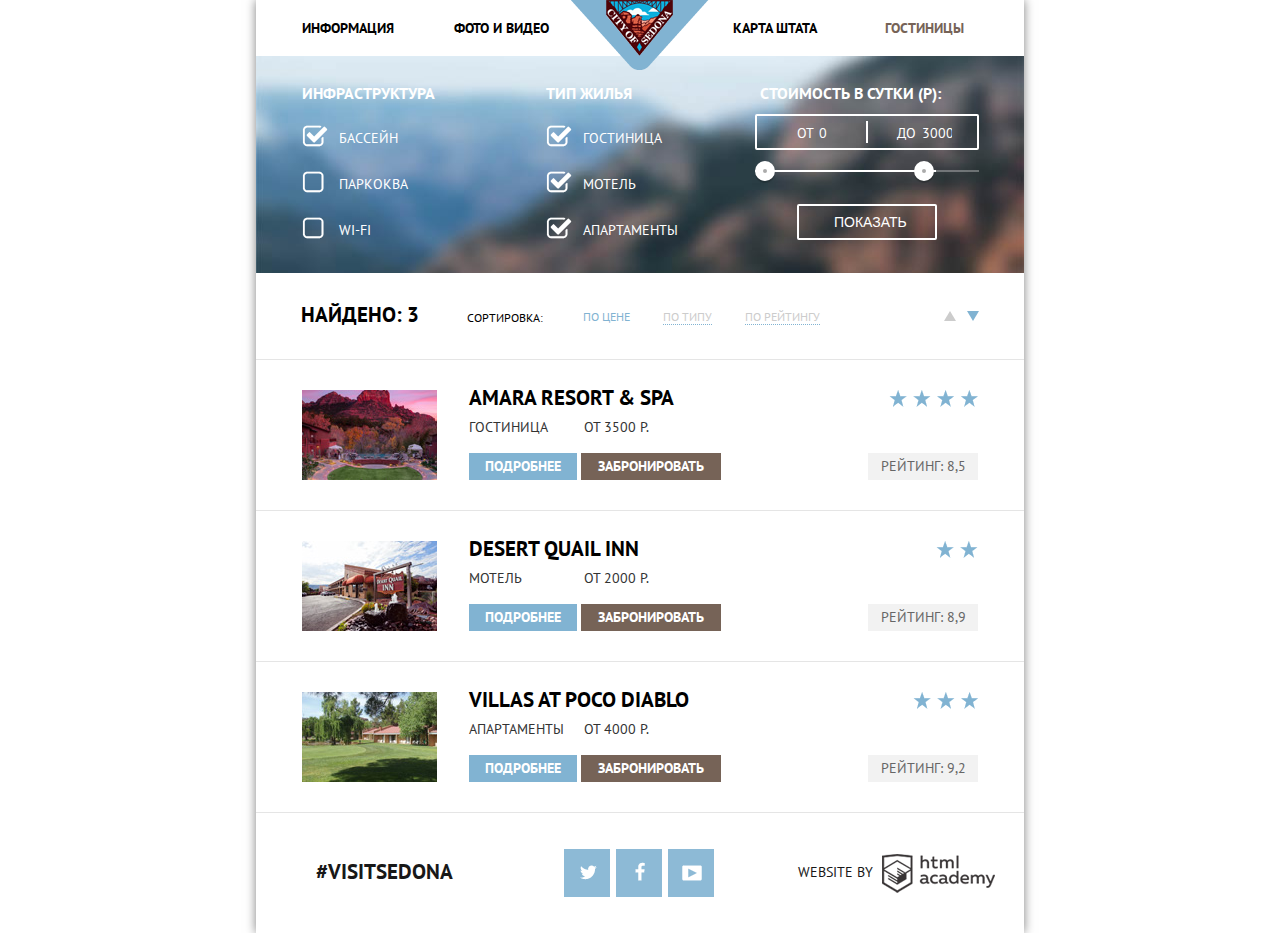
==== commit 7c7fa749: "Правки" ====
--- a/catalog.html
+++ b/catalog.html
@@ -5,7 +5,7 @@
     <title>Седона</title>
     <link href="https://fonts.googleapis.com/css?family=PT+Sans:400,700&amp;subset=cyrillic" rel="stylesheet" type="text/css">
     <link href="css/normalize.css" rel="stylesheet">
-    <link href="css/style.css" rel="stylesheet">
+    <link href="css/style.min.css" rel="stylesheet">
   </head>
                           <!--Хедер-->
   <body>
--- a/css/style.min.css
+++ b/css/style.min.css
@@ -0,0 +1 @@
+.main-navigation,body{margin:0 auto;position:relative}.clearfix::after,.feature-name::before{content:""}h2,h2:hover{cursor:pointer}.hashtag,.hotel-name,.navigation a,.sort-button{text-decoration:none}.btn-transparent,.filter-range,.find-button,body{text-transform:uppercase}body{width:768px;font-size:14px;font-family:"Pt Sans",Arial,sans-serif;font-style:normal;font-weight:400;padding:0;box-shadow:0 0 10px rgba(0,0,0,.5)}.paragraph,.reason-title,h1{font-weight:700}.main-navigation{padding-left:46px}.navigation{list-style:none;margin:0;padding:0;font-size:0}.navigation a{display:block;color:#000}.navigation a:hover{color:#81b3d2}.navigation a:active{color:#b2b2b2}.paragraph{margin:15px 0;display:inline-block;vertical-align:top;font-size:14px;line-height:26px;height:26px;box-sizing:border-box}.navigation li:nth-child(1){margin-right:60px}.navigation li:nth-child(2){margin-right:184px}.navigation li:nth-child(3){margin-right:68px}.navigation li:nth-child(3),.navigation li:nth-child(4){text-align:right}.main-logo{position:absolute;top:0;left:50%;transform:translate(-50%);z-index:1}.main-logo a{font-size:0;line-height:0}.town-reasons,h1{line-height:26px}.active-page a{color:#766357}.active-page a:hover{color:#604e43}.active-page a:active{color:#dbd8d5}h1{font-size:21px;font-family:inherit}.big-image{position:relative}.intro-image-bottom{position:absolute;bottom:1px;left:0}.town{margin-top:52px;text-align:center;min-height:156px}.reason-1,.reason-2{min-height:256px;text-align:center}.town-title{display:block;margin-bottom:30px;vertical-align:top}.town-reasons{display:block;margin:0;color:#333;font-size:14px}.main-reason{color:#81b3d2;height:256px}.clearfix::after{display:table;clear:both}.reason-1{float:left;background-color:#81b3d2;width:256px}.reason-2,.reason-picture-1{float:right;background-color:#81b3d2}.reason-picture-1{height:256px;width:512px;background-image:url(../img/reason-1.jpg)}.reason-2{width:256px}.reason-picture-2{float:left;height:256px;width:512px;background-image:url(../img/reason-2.jpg);background-color:#81b3d2}.reason-title{padding-top:47px;padding-bottom:25px;display:block;font-size:21px;line-height:21px}.feature-box,.features,.reason-title-number,.reason-title-text{display:inline-block}.reason-title-text{font-weight:inherit;line-height:21px;padding:0 38px;margin:0 auto;overflow:hidden}.reason-title-number{font-weight:400;line-height:21px;width:180px;margin:0 auto 20px}.features{font-size:0}.feature-box{max-width:256px;height:330px}.feature-name,.feature-text{display:block;text-align:center;line-height:21px;vertical-align:top}.feature-name{position:relative;padding-top:160px;font-size:21px;font-weight:700}.feature-name::before{position:absolute;top:60px;left:90px;background:url(../img/spritesheet.png) -10px -370px no-repeat;width:75px;height:72px}.feature-name-food::before{background-position:-10px -462px}.feature-name-gift::before{height:77px;background-position:-10px -552px}.feature-text{padding:10px 45px 0;font-size:14px;color:#333}.other-reasons{display:inline-block;background-color:#eee;font-size:0}.other-reasons-block{float:left;width:256px;height:256px}.other-reason-name{display:block;font-size:21px;line-height:21px;font-weight:700;text-align:center;padding:45px 50px 25px;vertical-align:top}.other-reason-number,.other-reason-text{font-weight:400;display:block;text-align:center;font-size:14px;line-height:21px;color:#333}.interest-head,.interest-text{width:768px;line-height:24px;display:inline-block;text-align:center}.other-reason-number{margin-bottom:20px}.other-reason-text{padding:0 50px;margin-top:0}.other-reason-text-middle{padding:0 60px}.interest{display:inline-block;min-height:235px}.interest-head{margin-top:52px;font-size:30px;font-weight:700;margin-bottom:16px}.interest-text{font-size:14px;color:#333;margin-bottom:48px}.search-date,h2{font-size:21px;font-weight:700}.copyright,.designer,.find-button,.search-date,.search-window,h2{line-height:26px}h2{display:inline-block;min-height:58px;color:#fff;width:568px;padding-top:28px;margin:0 0 0 100px;background:#766357;text-align:center}.map{height:593px;width:768px}.search-date{height:473px;position:relative}.search-window{position:absolute;top:0;left:100px;height:395px;width:568px;background-color:#fff;font-size:14px;font-weight:700;animation:bounce .8s}.calendar-icon-in,.calendar-icon-out{content:"";top:8px;right:64px;width:21px;height:22px}.search-window-hidden{display:none}@keyframes bounce{0%{transform:translateY(-200px);opacity:.2}70%{transform:translateY(20px);opacity:.5}90%{transform:translateY(-15px);opacity:.8}100%{transform:translateY(0)}}iframe{background-image:url(../img/map.jpg)}.date-in{position:relative;margin-top:55px;margin-bottom:29px;margin-left:56px}.calendar-icon-in{position:absolute;background:url(../img/spritesheet.png) -10px -121px no-repeat}.calendar-icon-in:hover{background:url(../img/spritesheet.png) -10px -205px no-repeat}.calendar-icon-in:active{background:url(../img/spritesheet.png) -10px -163px no-repeat}.date-out{position:relative;margin-left:53px;margin-bottom:31px}.adults,.find-button{display:inline-block;margin-left:55px}.calendar-icon-out{position:absolute;background:url(../img/spritesheet.png) -10px -121px no-repeat}.calendar-icon-out:hover{background:url(../img/spritesheet.png) -10px -205px no-repeat}.calendar-icon-out:active{background:url(../img/spritesheet.png) -10px -163px no-repeat}.adults-children{position:relative;width:568px}.adults-minus,.adults-plus,.children-minus,.children-plus{content:"";width:38px;font-size:24px;position:absolute;text-align:center;cursor:pointer}.adults{margin-right:47px}.adults-plus{left:243px;padding-top:5px;color:#a9a9a9}.adults-plus:hover{color:#000;cursor:pointer}.adults-plus:active{color:#81b3d2;cursor:pointer}.adults-minus{left:167px;top:4px;padding-top:0;color:#a9a9a9}.adults-minus:hover{color:#000;cursor:pointer}.adults-minus:active{color:#81b3d2;cursor:pointer}.children{display:inline-block}.children-plus{right:54px;padding-top:5px;color:#a9a9a9}.children-plus:hover{color:#000;cursor:pointer}.children-plus:active{color:#81b3d2;cursor:pointer}.children-minus{right:129px;top:4px;padding-top:0;color:#a9a9a9}.children-minus:hover{color:#000;cursor:pointer}.children-minus:active{color:#81b3d2;cursor:pointer}.adults input,.children input{padding-left:35px;padding-right:35px;width:44px}.adults label{margin-right:39px}.children label{margin-right:26px}.date-in label,.date-out label{display:inline-block;vertical-align:top;margin-right:20px;margin-top:7px}.search-window input{height:35px;border:0;background-color:#f2f2f2;text-indent:15px;font-weight:700}.find-button{color:#fff;width:464px;height:58px;margin-top:58px;border:0;vertical-align:top;text-align:center;background-color:#81b3d2;cursor:pointer;font-size:21px;font-weight:700}.find-button:hover{background-color:#669ec0;cursor:pointer}.find-button:active{background-color:#669ec0;color:#94b9d2}.search-window input:hover{background-color:#ebebeb}.search-window input:focus{background-color:#fff;outline:#e5e5e5 solid 2px}.date-in input,.date-out input{width:346px}.hashtag,.social{width:256px;display:inline-block;vertical-align:top}.main-footer{background-color:rgba(255,255,255,.9);opacity:90%;font-size:0;vertical-align:top;height:120px}.index-footer{position:absolute;box-shadow:0 2px 10px 0 rgba(0,0,0,.5)}.hashtag{color:#000;font-size:21px;margin-top:47px;font-weight:700;text-align:center}.hashtag:hover{color:#81b3d2}.social{opacity:1;position:relative}.social-btn-fb::after,.social-btn-tw::after,.social-btn-yt::after{position:absolute;content:""}.social-btn{display:inline-block;height:48px;width:46px;background-color:rgba(129,179,210,1);margin:36px 6px 0 0}.social-btn:hover{background-color:#669ec0}.social-btn:active{background-color:#5496bd}.social-btn-tw{margin-left:52px}.social-btn-tw::after{top:52px;left:68px;background:url(../img/spritesheet.png) -10px -909px no-repeat;width:17px;height:15px}.social-btn-fb::after{top:49px;left:123px;background:url(../img/spritesheet.png) -10px -331px no-repeat;width:10px;height:19px}.social-btn-yt::after{top:52px;left:170px;background:url(../img/spritesheet.png) -10px -944px no-repeat;width:20px;height:16px}.check,.option{position:relative}.designer{display:inline-block;width:256px;font-size:14px;vertical-align:top}.hta-icon,.hta-icon:active,.hta-icon:hover{width:113px;height:39px}.copyright{display:inline-block;vertical-align:top;font-size:14px;margin-top:46px;margin-left:30px}.hta-icon{display:inline-block;vertical-align:top;margin-top:41px;margin-left:5px;background:url(../img/spritesheet.png) -10px -648px no-repeat}.hta-icon:hover{background:url(../img/spritesheet.png) -10px -766px no-repeat}.hta-icon:active{background:url(../img/spritesheet.png) -10px -707px no-repeat}.search-hotels{background-image:url(../img/holes-background.jpg);background-color:#6283aa;background-size:768px 350px;max-height:217px;overflow:hidden;color:#fff;font-size:14px;line-height:21px;font-weight:400}fieldset{border:none}.legend-title{font-size:16px;line-height:21px;font-weight:700;margin-bottom:24px}.infrastructure{display:inline-block;margin:27px 100px 0 0;padding:0 0 0 46px;width:140px;height:217px;vertical-align:top}.check{display:inline-block;width:81px;text-align:left;vertical-align:top;margin-bottom:25px;padding-left:37px;font-size:14px;line-height:21px;font-weight:400;cursor:pointer}.option{margin:0}.option input[type=checkbox]{display:none}.option input[type=checkbox]+.checkbox-indicator{position:absolute;top:-3px;left:0;background:url(../img/spritesheet.png) -10px -825px no-repeat;width:22px;height:22px}.option input[type=checkbox]:checked+.checkbox-indicator{position:absolute;top:-3px;left:0;background:url(../img/spritesheet.png) -10px -289px no-repeat;width:26px;height:24px}option input[type=checkbox]:disabled+.checkbox-indicator{position:absolute;top:-3px;left:0;background:url(../img/spritesheet.png) -10px -247px no-repeat;width:26px;height:24px}.housing-type{display:inline-block;margin:27px 0 0;padding:0;width:140px;height:217px;vertical-align:top}.filter-range{display:inline-block;width:224px;margin-top:27px;margin-left:65px;color:#fff}.filter-range-title{font-size:16px;line-height:21px;font-weight:700;padding-left:5px;padding-bottom:10px}.price-controls{position:relative;height:32px;margin-bottom:20px;font-size:0;border:2px solid #fff;border-radius:2px}.price-controls::after{content:"";position:absolute;top:50%;left:50%;width:2px;height:22px;background:#fff;transform:translate(-50%,-50%)}.price-controls label{display:inline-block;font-size:14px;line-height:34px;vertical-align:top;cursor:pointer}.price-controls .max-price,.price-controls .min-price{width:60px;padding-left:40px}.price-controls input{width:30px;height:29px;margin:0;color:inherit;font:inherit;background:0 0;border:none}.range-controls{position:relative;margin-bottom:32px}.range-controls .scale{height:2px;background:rgba(255,255,255,.3)}.range-controls .bar{width:81%;height:2px;background:#fff}.range-toggle{position:absolute;top:-9px;width:4px;height:4px;background:#ababab;border:8px solid #fff;border-radius:50%;box-shadow:0 2px 1px 0 rgba(0,1,1,.2);cursor:pointer}.range-toggle:hover{background:#1c4f80}.range-toggle-max{left:71%}.btn-transparent{display:block;width:140px;margin:0 auto;padding:6px 35px;font-size:14px;line-height:20px;color:#fff;background:0 0;border:2px solid #fff;border-radius:2px;cursor:pointer}.found,.sort,.sort-title{display:inline-block}.sort-button,.sort-button:hover{border-bottom:1px dotted #81b3d2}.btn-transparent:hover{color:#000;background:#fff}.found{margin-left:45px;margin-right:44px;margin-top:29px;font-size:21px;line-height:26px;font-weight:700}.sorting{height:86px}.hotel-picture,.rating{height:90px}.sort{list-style:none;font-size:12px;line-height:18px;font-weight:400;margin:35px 0 0;padding:0;vertical-align:top}.sort-title{margin-right:37px;vertical-align:middle}.hotel-picture,.hotel-top,.sort-item{display:inline-block;vertical-align:top}.sort-item{color:#cacaca;margin-right:30px}.sort-item:last-child{margin-right:125px}.sort-button{cursor:pointer;color:#ccc}.sort-button:hover{color:#81b3d2}.sort-button:focus{color:#81b3d2;border:none}.sort-button-active{border-bottom:none;color:#81b3d2}.arrows{display:inline-block;position:relative}.arrow-down,.arrow-up{content:'';position:absolute;cursor:pointer}.arrow-up{left:-5px;bottom:1px;border:6px solid transparent;border-bottom:10px solid #ccc}.arrow-up:hover{border-bottom:10px solid #000}.arrow-up:active,.arrow-up:focus{border-bottom:10px solid #81b3d2}.arrow-down{left:18px;top:-11px;border:6px solid transparent;border-top:10px solid #ccc}.arrow-down:hover{border-top:10px solid #000}.arrow-down-active,.arrow-down:active,.arrow-down:focus{border-top:10px solid #81b3d2}.search-results{border-top:1px solid #e5e5e5}.hotel-description{display:inline-block;border-bottom:1px solid #e5e5e5;width:768px;padding:30px 0 30px 46px;box-sizing:border-box}.hotel-info{display:inline-block;margin-left:28px;width:270px}.hotel-name{display:inline-block;cursor:pointer;margin-top:-3px;margin-bottom:3px;font-size:21px;line-height:21px;font-weight:700;color:#000}.hotel-name:hover{color:#81b3d2}.hotel-name:active{color:#cacaca}.hotel-top{padding:6px 0 15px;font-size:14px;line-height:21px;color:#333}.more,.reserve{text-decoration:none;padding-top:5px;min-height:22px;font-weight:700;vertical-align:top;display:inline-block}.hotel-type{display:inline-block;width:111px}.hotel-bottom{display:inline-block;vertical-align:top}.more{padding-left:16px;padding-right:16px;background-color:#81b3d2;color:#fff}.more:hover{background-color:#669ec0}.more:active{background-color:#5496bd;color:#94b9d2}.reserve{padding-left:17px;padding-right:17px;background-color:#766357;color:#fff}.reserve:hover{background-color:#604e43}.reserve:active{background-color:#503e33;color:#928a85}.rating{position:relative;display:inline-block;vertical-align:top;margin-left:125px;padding:0}.rating-count{display:inline-block;height:22px;width:110px;background-color:#f2f2f2;text-align:center;margin-top:63px;padding-top:5px;color:#666}.star2,.star3,.star4{content:"";position:absolute;right:0;height:17px}.star4{width:89px;background:url(../img/spritesheet.png) -10px -84px no-repeat}.star2{width:42px;background:url(../img/spritesheet.png) -10px -10px no-repeat}.star3{width:65px;background:url(../img/spritesheet.png) -10px -47px no-repeat}